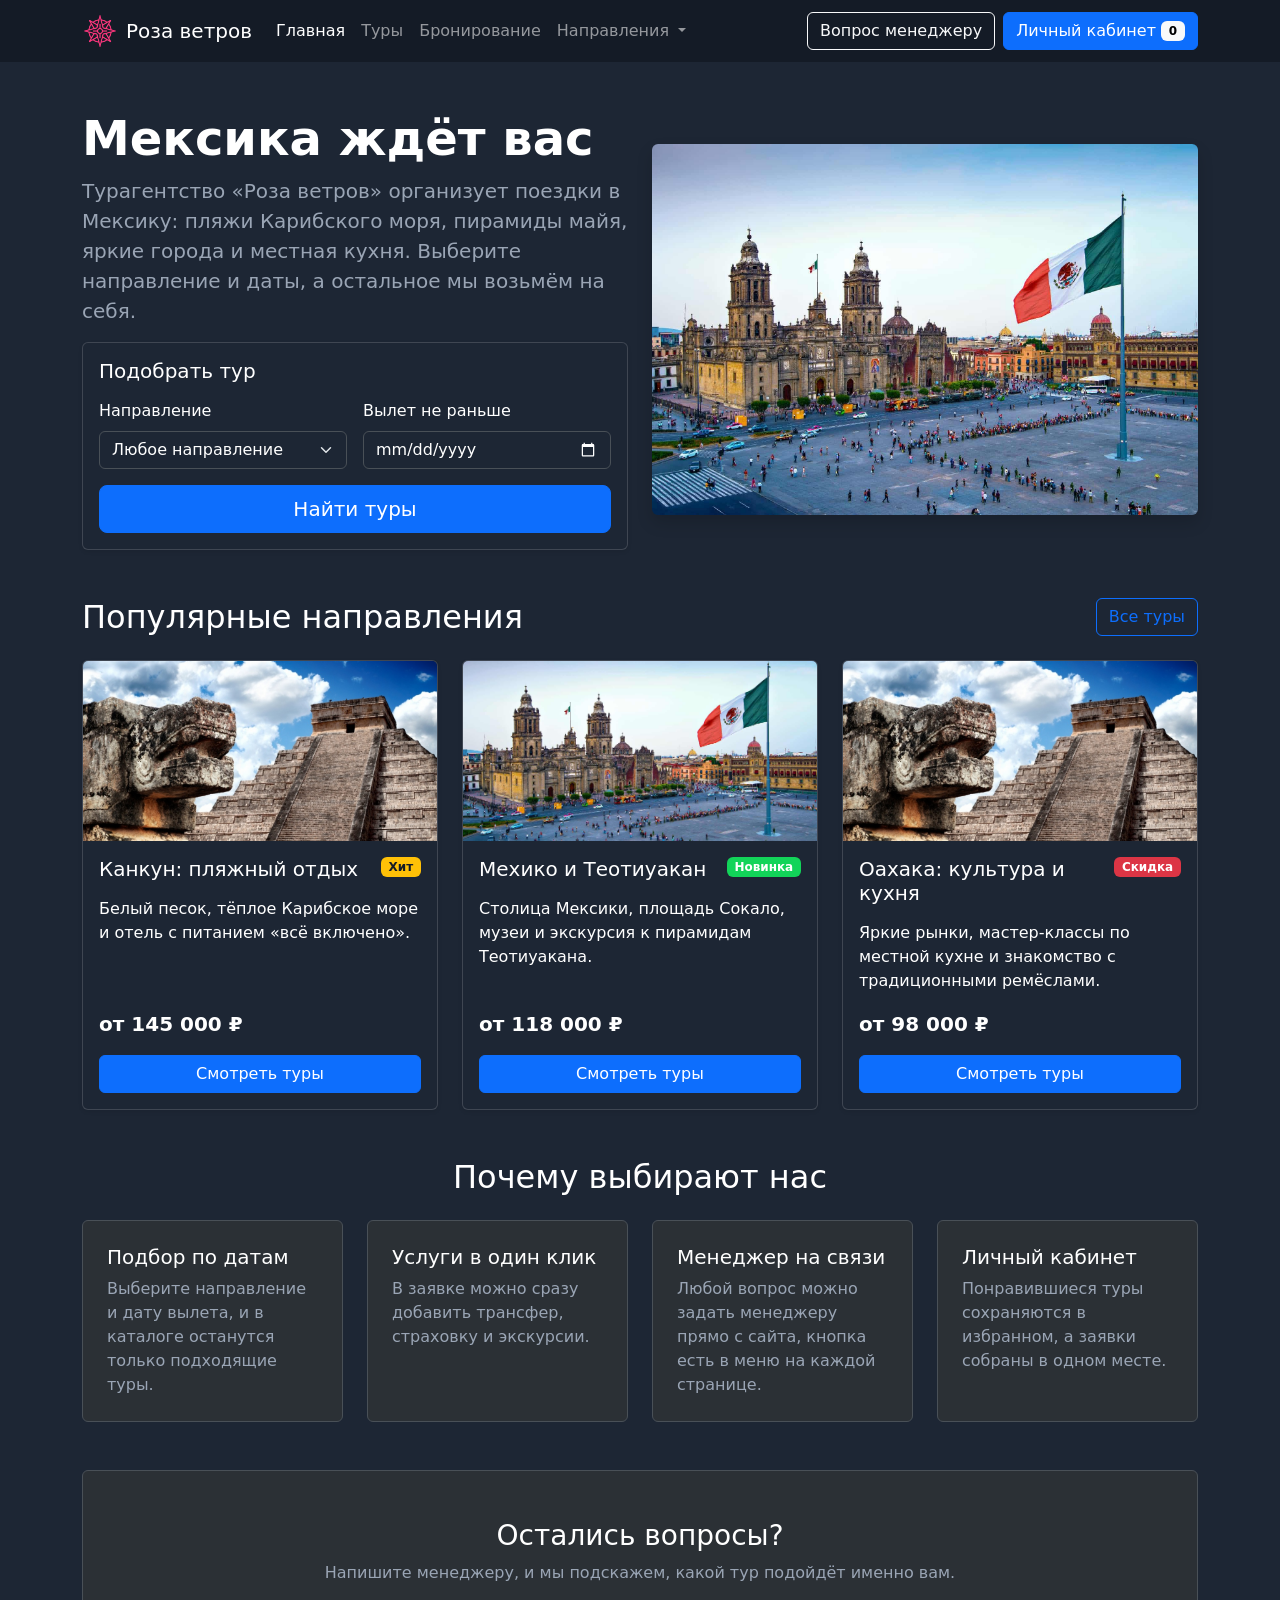
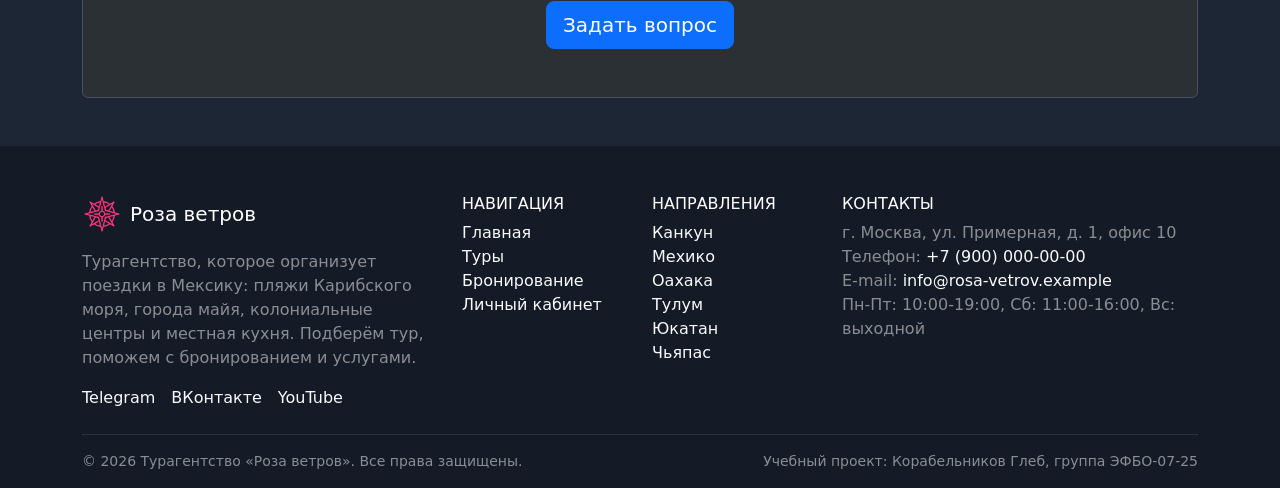
==== index.html @ 7a30143e "prepared most main pages aside account and tour" ====
<!DOCTYPE html>
<html lang="ru" data-bs-theme="dark">

<head>
  <meta charset="UTF-8">
  <meta name="viewport" content="width=device-width, initial-scale=1.0">
  <meta name="description" content="Турагентство «Роза ветров»: туры в Мексику с подбором по направлению и датам">
  <title>Главная | Роза ветров</title>
  <link rel="icon" type="image/png" href="images/logo.png">
  <link href="https://cdn.jsdelivr.net/npm/bootstrap@5.3.3/dist/css/bootstrap.min.css" rel="stylesheet">
  <link rel="stylesheet" href="css/custom.css">
  <script src="js/main.js" defer></script>
  <meta property="og:type" content="website">
  <meta property="og:title" content="Главная | Роза ветров">
  <meta property="og:description" content="Турагентство «Роза ветров»: туры в Мексику с подбором по направлению и датам">
  <meta property="og:image" content="https://detrax656.github.io/kr2-bootstrap-shop/images/preview.jpg">
</head>

<body>
  <nav class="navbar navbar-expand-lg navbar-dark bg-dark sticky-top">
    <div class="container">
      <a class="navbar-brand d-flex align-items-center gap-2" href="index.html">
        <img src="images/logo.png" alt="Логотип агентства «Роза ветров»" width="36" height="36" class="rounded-circle">
        <span>Роза ветров</span>
      </a>

      <button class="navbar-toggler" type="button" data-bs-toggle="collapse" data-bs-target="#mainNavbar"
        aria-controls="mainNavbar" aria-expanded="false" aria-label="Переключить навигацию">
        <span class="navbar-toggler-icon"></span>
      </button>

      <div class="collapse navbar-collapse" id="mainNavbar">
        <ul class="navbar-nav me-auto mb-2 mb-lg-0">
          <li class="nav-item">
            <a class="nav-link active" aria-current="page" href="index.html">Главная</a>
          </li>
          <li class="nav-item">
            <a class="nav-link" href="tours.html">Туры</a>
          </li>
          <li class="nav-item">
            <a class="nav-link" href="booking.html">Бронирование</a>
          </li>
          <li class="nav-item dropdown">
            <a class="nav-link dropdown-toggle" href="#" role="button" data-bs-toggle="dropdown"
              aria-expanded="false">
              Направления
            </a>
            <ul class="dropdown-menu">
              <li><a class="dropdown-item" href="tours.html?dest=cancun">Канкун</a></li>
              <li><a class="dropdown-item" href="tours.html?dest=mexico-city">Мехико</a></li>
              <li><a class="dropdown-item" href="tours.html?dest=oaxaca">Оахака</a></li>
              <li><a class="dropdown-item" href="tours.html?dest=tulum">Тулум</a></li>
              <li><a class="dropdown-item" href="tours.html?dest=yucatan">Юкатан</a></li>
              <li><a class="dropdown-item" href="tours.html?dest=chiapas">Чьяпас</a></li>
              <li>
                <hr class="dropdown-divider">
              </li>
              <li><a class="dropdown-item" href="tours.html">Все туры</a></li>
            </ul>
          </li>
        </ul>

        <div class="d-flex flex-column flex-lg-row gap-2">
          <button class="btn btn-outline-light" type="button" data-bs-toggle="modal"
            data-bs-target="#managerModal">
            Вопрос менеджеру
          </button>
          <a class="btn btn-primary" href="account.html">
            Личный кабинет
            <span class="badge text-bg-light" id="favoritesCount" title="Туров в избранном">0</span>
          </a>
        </div>
      </div>
    </div>
  </nav>

  <main>
    <section class="container my-5">
      <div class="row align-items-center g-4">
        <div class="col-12 col-lg-6">
          <h1 class="display-5 fw-bold">Мексика ждёт вас</h1>
          <p class="lead text-body-secondary">
            Турагентство «Роза ветров» организует поездки в Мексику: пляжи Карибского моря, пирамиды майя,
            яркие города и местная кухня. Выберите направление и даты, а остальное мы возьмём на себя.
          </p>

          <div class="card shadow-sm">
            <div class="card-body">
              <h2 class="h5 mb-3">Подобрать тур</h2>
              <form action="tours.html" method="get">
                <div class="row g-3">
                  <div class="col-12 col-md-6">
                    <label for="hero-dest" class="form-label">Направление</label>
                    <select id="hero-dest" name="dest" class="form-select">
                      <option value="">Любое направление</option>
              <option value="cancun">Канкун</option>
              <option value="mexico-city">Мехико</option>
              <option value="oaxaca">Оахака</option>
              <option value="tulum">Тулум и Ривьера-Майя</option>
              <option value="yucatan">Юкатан</option>
              <option value="chiapas">Чьяпас</option>
                    </select>
                  </div>

                  <div class="col-12 col-md-6">
                    <label for="hero-date" class="form-label">Вылет не раньше</label>
                    <input id="hero-date" name="date" type="date" class="form-control">
                  </div>

                  <div class="col-12">
                    <button class="btn btn-primary btn-lg w-100" type="submit">Найти туры</button>
                  </div>
                </div>
              </form>
            </div>
          </div>
        </div>

        <div class="col-12 col-lg-6">
          <img src="images/placeholder2.jpg" class="img-fluid rounded shadow hero-image"
            alt="Фото Мексики">
        </div>
      </div>
    </section>

    <section class="container my-5" id="popular">
      <div class="d-flex justify-content-between align-items-center mb-4">
        <h2 class="mb-0">Популярные направления</h2>
        <a class="btn btn-outline-primary" href="tours.html">Все туры</a>
      </div>

      <div class="row g-4">
        <div class="col-12 col-md-6 col-lg-4">
          <div class="card h-100 shadow-sm">
            <img src="images/placeholder.jpg" class="card-img-top" alt="Фото тура: Канкун: пляжный отдых">
            <div class="card-body d-flex flex-column">
              <div class="d-flex justify-content-between align-items-start gap-2 mb-2">
                <h3 class="card-title h5">Канкун: пляжный отдых</h3>
                <span class="badge bg-warning text-dark">Хит</span>
              </div>
              <p class="card-text">Белый песок, тёплое Карибское море и отель с питанием «всё включено».</p>
              <p class="fw-bold fs-5 mt-auto">от 145&nbsp;000 ₽</p>
              <a class="btn btn-primary" href="tours.html?dest=cancun">Смотреть туры</a>
            </div>
          </div>
        </div>
        <div class="col-12 col-md-6 col-lg-4">
          <div class="card h-100 shadow-sm">
            <img src="images/placeholder2.jpg" class="card-img-top" alt="Фото тура: Мехико и Теотиуакан">
            <div class="card-body d-flex flex-column">
              <div class="d-flex justify-content-between align-items-start gap-2 mb-2">
                <h3 class="card-title h5">Мехико и Теотиуакан</h3>
                <span class="badge bg-success">Новинка</span>
              </div>
              <p class="card-text">Столица Мексики, площадь Сокало, музеи и экскурсия к пирамидам Теотиуакана.</p>
              <p class="fw-bold fs-5 mt-auto">от 118&nbsp;000 ₽</p>
              <a class="btn btn-primary" href="tours.html?dest=mexico-city">Смотреть туры</a>
            </div>
          </div>
        </div>
        <div class="col-12 col-md-6 col-lg-4">
          <div class="card h-100 shadow-sm">
            <img src="images/placeholder.jpg" class="card-img-top" alt="Фото тура: Оахака: культура и кухня">
            <div class="card-body d-flex flex-column">
              <div class="d-flex justify-content-between align-items-start gap-2 mb-2">
                <h3 class="card-title h5">Оахака: культура и кухня</h3>
                <span class="badge bg-danger">Скидка</span>
              </div>
              <p class="card-text">Яркие рынки, мастер-классы по местной кухне и знакомство с традиционными ремёслами.</p>
              <p class="fw-bold fs-5 mt-auto">от 98&nbsp;000 ₽</p>
              <a class="btn btn-primary" href="tours.html?dest=oaxaca">Смотреть туры</a>
            </div>
          </div>
        </div>
      </div>
    </section>

    <section class="container my-5">
      <h2 class="text-center mb-4">Почему выбирают нас</h2>

      <div class="row g-4">
        <div class="col-12 col-md-6 col-lg-3">
          <div class="p-4 border rounded h-100 bg-body-tertiary">
            <h3 class="h5">Подбор по датам</h3>
            <p class="mb-0 text-body-secondary">
              Выберите направление и дату вылета, и в каталоге останутся только подходящие туры.
            </p>
          </div>
        </div>

        <div class="col-12 col-md-6 col-lg-3">
          <div class="p-4 border rounded h-100 bg-body-tertiary">
            <h3 class="h5">Услуги в один клик</h3>
            <p class="mb-0 text-body-secondary">
              В заявке можно сразу добавить трансфер, страховку и экскурсии.
            </p>
          </div>
        </div>

        <div class="col-12 col-md-6 col-lg-3">
          <div class="p-4 border rounded h-100 bg-body-tertiary">
            <h3 class="h5">Менеджер на связи</h3>
            <p class="mb-0 text-body-secondary">
              Любой вопрос можно задать менеджеру прямо с сайта, кнопка есть в меню на каждой странице.
            </p>
          </div>
        </div>

        <div class="col-12 col-md-6 col-lg-3">
          <div class="p-4 border rounded h-100 bg-body-tertiary">
            <h3 class="h5">Личный кабинет</h3>
            <p class="mb-0 text-body-secondary">
              Понравившиеся туры сохраняются в избранном, а заявки собраны в одном месте.
            </p>
          </div>
        </div>
      </div>
    </section>

    <section class="container my-5">
      <div class="p-4 p-md-5 border rounded text-center bg-body-tertiary">
        <h2 class="h3">Остались вопросы?</h2>
        <p class="text-body-secondary">
          Напишите менеджеру, и мы подскажем, какой тур подойдёт именно вам.
        </p>
        <button class="btn btn-primary btn-lg" type="button" data-bs-toggle="modal"
          data-bs-target="#managerModal">
          Задать вопрос
        </button>
      </div>
    </section>
  </main>

  <footer class="bg-dark text-white pt-5 pb-3 mt-5">
    <div class="container">
      <div class="row g-4">
        <div class="col-12 col-md-6 col-lg-4">
          <a class="d-flex align-items-center gap-2 text-white text-decoration-none mb-3" href="index.html">
            <img src="images/logo.png" alt="Логотип агентства «Роза ветров»" width="40" height="40"
              class="rounded-circle">
            <span class="h5 mb-0">Роза ветров</span>
          </a>
          <p class="text-white-50">
            Турагентство, которое организует поездки в Мексику: пляжи Карибского моря, города майя,
            колониальные центры и местная кухня. Подберём тур, поможем с бронированием и услугами.
          </p>
          <div class="d-flex gap-3">
            <a class="link-light link-underline-opacity-0" href="#" aria-label="Telegram">Telegram</a>
            <a class="link-light link-underline-opacity-0" href="#" aria-label="ВКонтакте">ВКонтакте</a>
            <a class="link-light link-underline-opacity-0" href="#" aria-label="YouTube">YouTube</a>
          </div>
        </div>

        <div class="col-6 col-lg-2">
          <h2 class="h6 text-uppercase">Навигация</h2>
          <ul class="list-unstyled mb-0">
            <li><a class="link-light link-underline-opacity-0" href="index.html">Главная</a></li>
            <li><a class="link-light link-underline-opacity-0" href="tours.html">Туры</a></li>
            <li><a class="link-light link-underline-opacity-0" href="booking.html">Бронирование</a></li>
            <li><a class="link-light link-underline-opacity-0" href="account.html">Личный кабинет</a></li>
          </ul>
        </div>

        <div class="col-6 col-lg-2">
          <h2 class="h6 text-uppercase">Направления</h2>
          <ul class="list-unstyled mb-0">
            <li><a class="link-light link-underline-opacity-0" href="tours.html?dest=cancun">Канкун</a></li>
            <li><a class="link-light link-underline-opacity-0" href="tours.html?dest=mexico-city">Мехико</a></li>
            <li><a class="link-light link-underline-opacity-0" href="tours.html?dest=oaxaca">Оахака</a></li>
            <li><a class="link-light link-underline-opacity-0" href="tours.html?dest=tulum">Тулум</a></li>
            <li><a class="link-light link-underline-opacity-0" href="tours.html?dest=yucatan">Юкатан</a></li>
            <li><a class="link-light link-underline-opacity-0" href="tours.html?dest=chiapas">Чьяпас</a></li>
          </ul>
        </div>

        <div class="col-12 col-md-6 col-lg-4">
          <h2 class="h6 text-uppercase">Контакты</h2>
          <address class="mb-0 text-white-50">
            г. Москва, ул. Примерная, д. 1, офис 10<br>
            Телефон: <a class="link-light link-underline-opacity-0" href="tel:+79000000000">+7 (900) 000-00-00</a><br>
            E-mail: <a class="link-light link-underline-opacity-0"
              href="mailto:info@rosa-vetrov.example">info@rosa-vetrov.example</a><br>
            Пн-Пт: 10:00-19:00, Сб: 11:00-16:00, Вс: выходной
          </address>
        </div>
      </div>

      <hr class="border-secondary mt-4">

      <div class="d-flex flex-column flex-md-row justify-content-between gap-2 small text-white-50">
        <span>&copy; 2026 Турагентство «Роза ветров». Все права защищены.</span>
        <span>Учебный проект: Корабельников Глеб, группа ЭФБО-07-25</span>
      </div>
    </div>
  </footer>

  <!-- Модальное окно «Вопрос менеджеру», общее для всех страниц -->
  <div class="modal fade" id="managerModal" tabindex="-1" aria-labelledby="managerModalLabel" aria-hidden="true">
    <div class="modal-dialog modal-dialog-centered">
      <div class="modal-content">
        <div class="modal-header">
          <h2 class="modal-title h5" id="managerModalLabel">Вопрос менеджеру</h2>
          <button type="button" class="btn-close" data-bs-dismiss="modal" aria-label="Закрыть"></button>
        </div>

        <form id="managerForm" novalidate>
          <div class="modal-body">
            <p class="text-body-secondary">
              Напишите, что хотите уточнить, и менеджер ответит в рабочее время.
            </p>

            <div class="mb-3">
              <label for="manager-name" class="form-label">Имя *</label>
              <input id="manager-name" name="name" type="text" class="form-control" required>
              <div class="invalid-feedback">Введите имя.</div>
            </div>

            <div class="mb-3">
              <label for="manager-contact" class="form-label">E-mail *</label>
              <input id="manager-contact" name="email" type="email" class="form-control" required>
              <div class="invalid-feedback">Введите корректный e-mail.</div>
            </div>

            <div class="mb-3">
              <label for="manager-question" class="form-label">Ваш вопрос *</label>
              <textarea id="manager-question" name="question" class="form-control" rows="4" required></textarea>
              <div class="invalid-feedback">Напишите вопрос.</div>
            </div>

            <div class="form-check">
              <input id="manager-agree" class="form-check-input" type="checkbox" required>
              <label class="form-check-label" for="manager-agree">
                Согласен на обработку данных *
              </label>
              <div class="invalid-feedback">Нужно ваше согласие.</div>
            </div>
          </div>

          <div class="modal-footer">
            <button type="button" class="btn btn-secondary" data-bs-dismiss="modal">Закрыть</button>
            <button type="submit" class="btn btn-primary">Отправить</button>
          </div>
        </form>

        <div class="modal-body d-none" id="managerSuccess">
          <div class="alert alert-success mb-3" role="alert">
            Спасибо! Вопрос отправлен, менеджер ответит вам на e-mail.
          </div>
          <button type="button" class="btn btn-primary" data-bs-dismiss="modal">Закрыть</button>
        </div>
      </div>
    </div>
  </div>

  <a class="to-top" href="#" id="toTop" aria-label="Наверх" title="Наверх">&uarr;</a>

  <script src="https://cdn.jsdelivr.net/npm/bootstrap@5.3.3/dist/js/bootstrap.bundle.min.js"></script>
</body>

</html>
---- css/custom.css ----
/* ===============================
   1. Переменные проекта
   =============================== */

:root {
    /* Основные цвета проекта */
  --color-bg: #1d2634;
  --color-bg-dark: #141b26;
  --color-text: #ffffff;
  --color-muted: #9aa5b5;
  --color-primary: #d82753;
  --color-primary-dark: #9e1338;
  --color-primary-light: #ff83a2;
  --color-accent: #12d459;

  --color-bg-rgb: 29, 38, 52;
  --color-bg-dark-rgb: 20,27,38;
  --color-text-rgb: 255, 255, 255;
  --color-primary-rgb:216, 39, 83;
  --color-primary-light-rgb:255, 131, 162;
  --color-accent-rgb: 18, 212, 89;

  --bs-body-bg:var(--color-bg);
  --bs-body-bg-rgb:var(--color-bg-rgb);
  --bs-body-color:var(--color-text);
  --bs-body-color-rgb:var(--color-text-rgb);
  --bs-secondary-color:var(--color-muted);
  --bs-primary:var(--color-primary);
  --bs-primary-rgb:var(--color-primary-rgb);
  --bs-link-color:var(--color-primary);
  --bs-link-color-rgb:var(--color-primary-light-rgb);
  --bs-link-hover-color:var(--color-primary-dark);
  --bs-link-hover-color-rgb:var(--color-primary-rgb);
  --bs-success:var(--color-accent);
  --bs-success-rgb:var(--color-accent-rgb);
  --bs-dark-rgb:var(--color-bg-dark-rgb);

  --bs-primary-text-emphasis: #ff9dbf;
  --bs-primary-bg-subtle: #3a1a2b;
  --bs-primary-border-subtle: #7a2a4d;
  --bs-info-bg-subtle: #3a1a2b;
  --bs-info-border-subtle: #7a2a4d;

  --bs-focus-ring-color:rgba(var(--color-primary-rgb), 0.35);
}
/* ===============================
   2. Базовые стили
   =============================== */

html {
  scroll-behavior: smooth;
  /* Чтобы закреплённое меню не закрывало заголовки при переходе по ссылкам */
  scroll-padding-top: 5rem;
}

body {
  min-height: 100vh;
}

.placeholder-box {
  min-height: 240px;
}

/* <div class="placeholder-box p-5 bg-light border rounded text-center">
  ...
</div> */

.placeholder-image {
  min-height: 320px;
}

.placeholder-box, .placeholder-box {
  background-color: var(--bs-tertiary-bg) !important;
}

.card-img-top {
  height: 180px;
  object-fit: cover;
}


/* ===============================
   3. Кнопка «Наверх»
   =============================== */

.to-top {
  position: fixed;
  right: 1.5rem;
  bottom: 1.5rem;
  z-index: 1030;
  display: flex;
  align-items: center;
  justify-content: center;
  width: 3rem;
  height: 3rem;
  border-radius: 50%;
  background-color: var(--color-primary);
  color: var(--color-text);
  font-size: 1.5rem;
  text-decoration: none;
  /* По умолчанию кнопка скрыта */
  opacity: 0;
  visibility: hidden;
  transition: opacity 0.3s, visibility 0.3s, background-color 0.2s;
}

.to-top:hover {
  background-color: var(--color-primary-dark);
  color: var(--color-text);
}

/* Этот класс добавляет JS, когда страница прокручена вниз */
.to-top--visible {
  opacity: 1;
  visibility: visible;
}


/* ===============================
   4. Главная страница
   =============================== */

.hero-image {
  width: 100%;
  max-height: 420px;
  object-fit: cover;
}
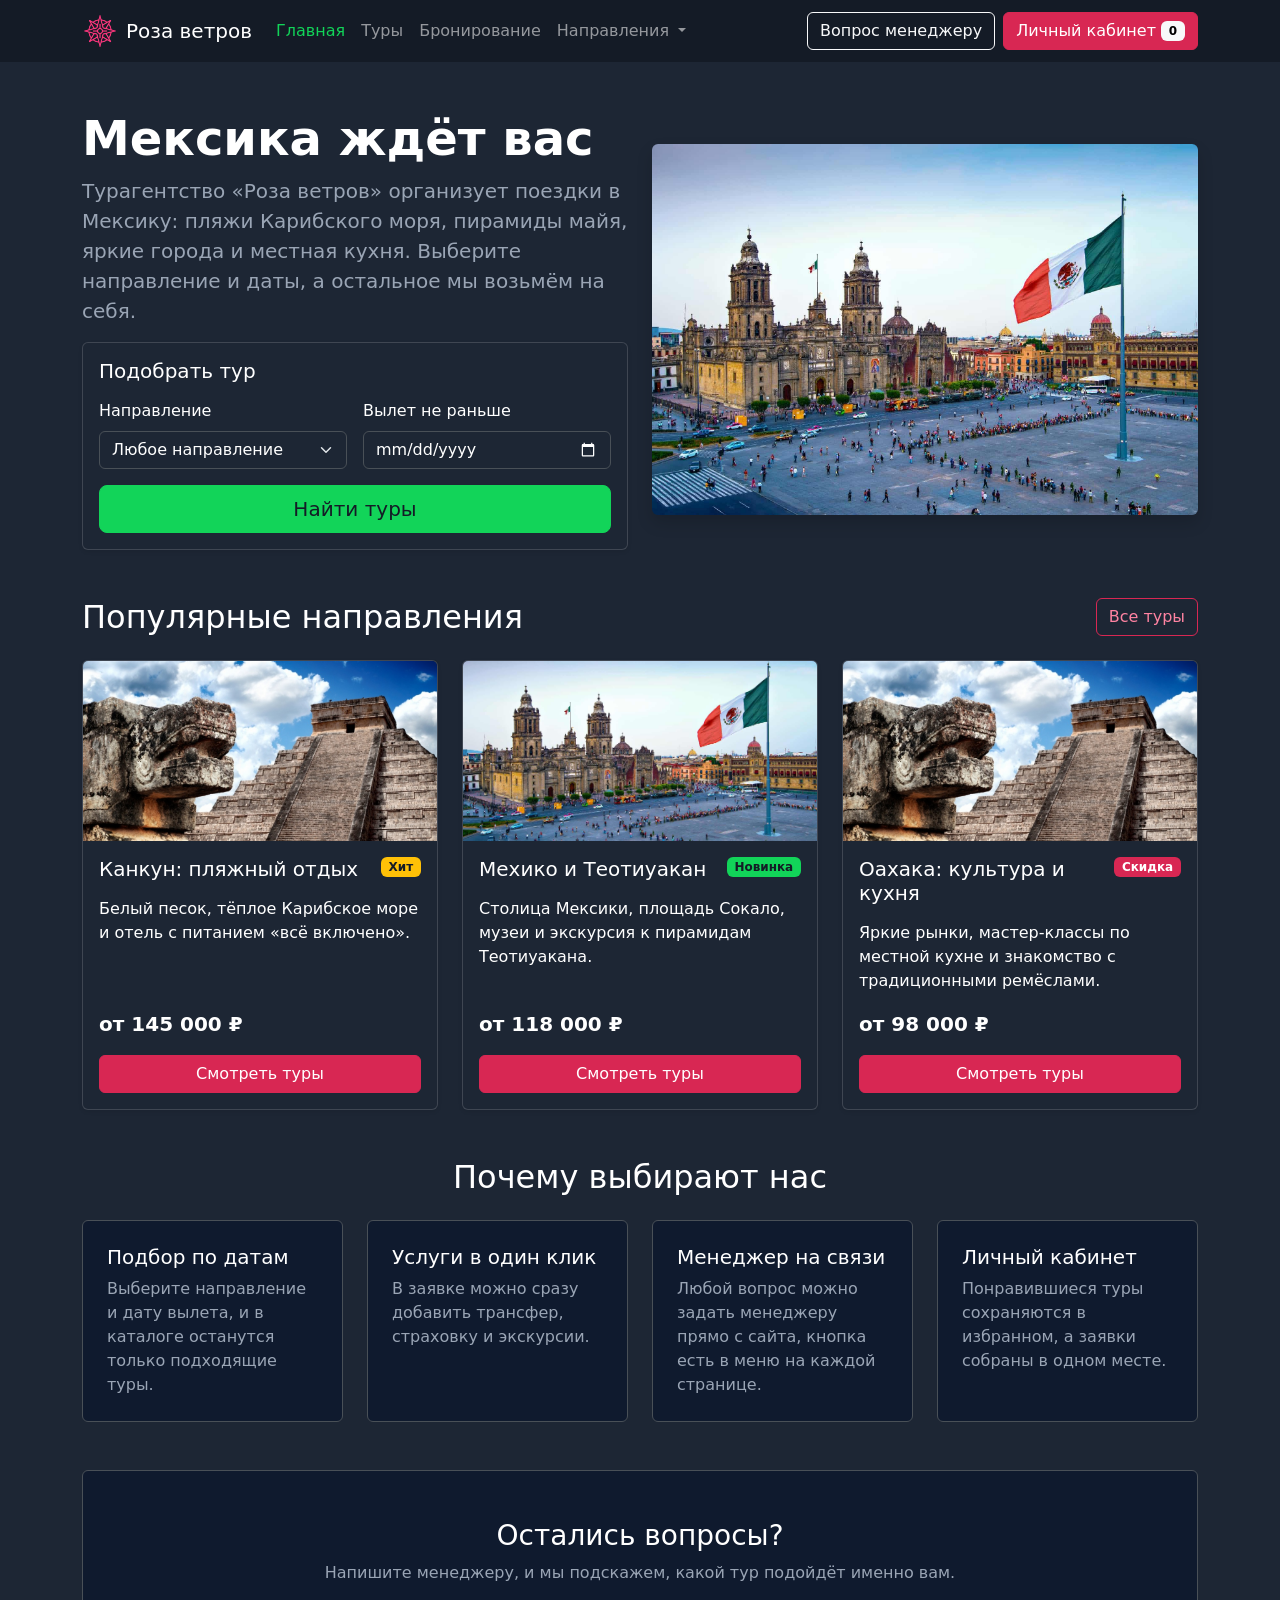
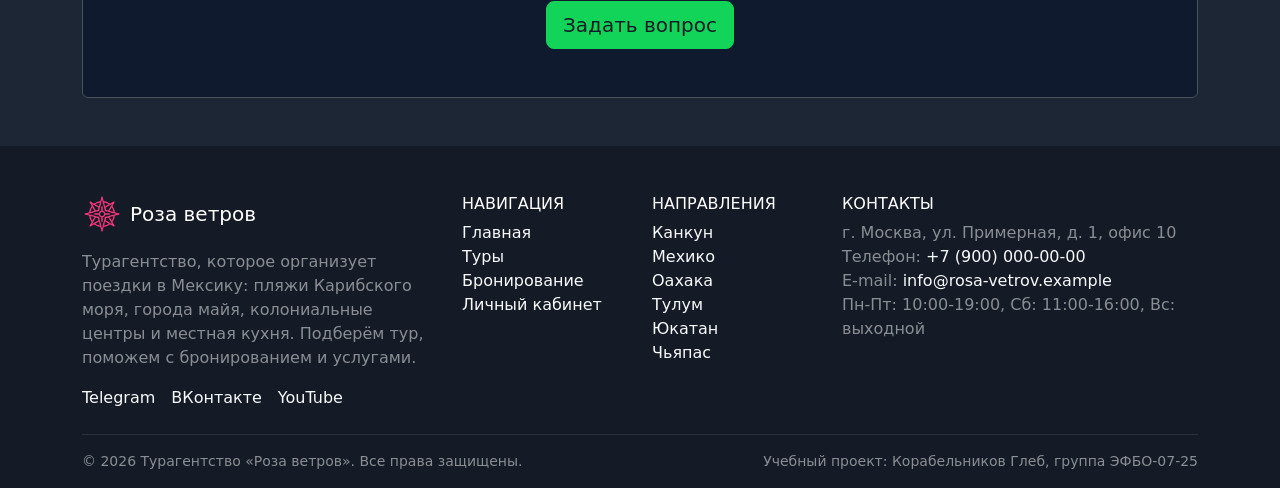
==== commit 3feadc8f: "finalized most css and tour, account" ====
--- a/index.html
+++ b/index.html
@@ -108,7 +108,7 @@
                   </div>
 
                   <div class="col-12">
-                    <button class="btn btn-primary btn-lg w-100" type="submit">Найти туры</button>
+                    <button class="btn btn-accent btn-lg w-100" type="submit">Найти туры</button>
                   </div>
                 </div>
               </form>
@@ -180,7 +180,7 @@
 
       <div class="row g-4">
         <div class="col-12 col-md-6 col-lg-3">
-          <div class="p-4 border rounded h-100 bg-body-tertiary">
+          <div class="p-4 border rounded h-100 section-dark">
             <h3 class="h5">Подбор по датам</h3>
             <p class="mb-0 text-body-secondary">
               Выберите направление и дату вылета, и в каталоге останутся только подходящие туры.
@@ -189,7 +189,7 @@
         </div>
 
         <div class="col-12 col-md-6 col-lg-3">
-          <div class="p-4 border rounded h-100 bg-body-tertiary">
+          <div class="p-4 border rounded h-100 section-dark">
             <h3 class="h5">Услуги в один клик</h3>
             <p class="mb-0 text-body-secondary">
               В заявке можно сразу добавить трансфер, страховку и экскурсии.
@@ -198,7 +198,7 @@
         </div>
 
         <div class="col-12 col-md-6 col-lg-3">
-          <div class="p-4 border rounded h-100 bg-body-tertiary">
+          <div class="p-4 border rounded h-100 section-dark">
             <h3 class="h5">Менеджер на связи</h3>
             <p class="mb-0 text-body-secondary">
               Любой вопрос можно задать менеджеру прямо с сайта, кнопка есть в меню на каждой странице.
@@ -207,7 +207,7 @@
         </div>
 
         <div class="col-12 col-md-6 col-lg-3">
-          <div class="p-4 border rounded h-100 bg-body-tertiary">
+          <div class="p-4 border rounded h-100 section-dark">
             <h3 class="h5">Личный кабинет</h3>
             <p class="mb-0 text-body-secondary">
               Понравившиеся туры сохраняются в избранном, а заявки собраны в одном месте.
@@ -218,12 +218,12 @@
     </section>
 
     <section class="container my-5">
-      <div class="p-4 p-md-5 border rounded text-center bg-body-tertiary">
+      <div class="p-4 p-md-5 border rounded text-center section-dark">
         <h2 class="h3">Остались вопросы?</h2>
         <p class="text-body-secondary">
           Напишите менеджеру, и мы подскажем, какой тур подойдёт именно вам.
         </p>
-        <button class="btn btn-primary btn-lg" type="button" data-bs-toggle="modal"
+        <button class="btn btn-accent btn-lg" type="button" data-bs-toggle="modal"
           data-bs-target="#managerModal">
           Задать вопрос
         </button>
@@ -311,19 +311,21 @@
 
             <div class="mb-3">
               <label for="manager-name" class="form-label">Имя *</label>
-              <input id="manager-name" name="name" type="text" class="form-control" required>
+              <input id="manager-name" name="name" type="text" class="form-control" placeholder="Иван Иванов" required>
               <div class="invalid-feedback">Введите имя.</div>
             </div>
 
             <div class="mb-3">
               <label for="manager-contact" class="form-label">E-mail *</label>
-              <input id="manager-contact" name="email" type="email" class="form-control" required>
-              <div class="invalid-feedback">Введите корректный e-mail.</div>
+              <input id="manager-contact" name="email" type="email" class="form-control" placeholder="example@mail.ru"
+                pattern="[^@ ]+@[^@ ]+[.][^@ ]+" required>
+              <div class="invalid-feedback">Введите e-mail в формате example@mail.ru.</div>
             </div>
 
             <div class="mb-3">
               <label for="manager-question" class="form-label">Ваш вопрос *</label>
-              <textarea id="manager-question" name="question" class="form-control" rows="4" required></textarea>
+              <textarea id="manager-question" name="question" class="form-control" rows="4"
+                placeholder="Например, можно ли поменять даты вылета?" required></textarea>
               <div class="invalid-feedback">Напишите вопрос.</div>
             </div>
 
--- a/css/custom.css
+++ b/css/custom.css
@@ -3,46 +3,84 @@
    =============================== */
 
 :root {
-    /* Основные цвета проекта */
+  /* Основные цвета проекта (hex) */
   --color-bg: #1d2634;
   --color-bg-dark: #141b26;
+  --color-surface: #0f1a2e;
   --color-text: #ffffff;
   --color-muted: #9aa5b5;
   --color-primary: #d82753;
   --color-primary-dark: #9e1338;
   --color-primary-light: #ff83a2;
+  --color-primary-bg-subtle: #3a1a2b;
+  --color-primary-border-subtle: #7a2a4d;
+  --color-primary-text-emphasis: #ff9dbf;
   --color-accent: #12d459;
-
+  --color-accent-dark: #0c9a40;
+  --color-accent-light: #7df0a8;
+  --color-accent-bg-subtle: #0e3320;
+  --color-accent-border-subtle: #1a6b3c;
+
+  /* Те же цвета в формате rgb (нужны Bootstrap и прозрачности) */
   --color-bg-rgb: 29, 38, 52;
-  --color-bg-dark-rgb: 20,27,38;
+  --color-bg-dark-rgb: 20, 27, 38;
+  --color-surface-rgb: 15, 26, 46;
   --color-text-rgb: 255, 255, 255;
-  --color-primary-rgb:216, 39, 83;
-  --color-primary-light-rgb:255, 131, 162;
+  --color-muted-rgb: 154, 165, 181;
+  --color-primary-rgb: 216, 39, 83;
+  --color-primary-dark-rgb: 158, 19, 56;
+  --color-primary-light-rgb: 255, 131, 162;
   --color-accent-rgb: 18, 212, 89;
-
-  --bs-body-bg:var(--color-bg);
-  --bs-body-bg-rgb:var(--color-bg-rgb);
-  --bs-body-color:var(--color-text);
-  --bs-body-color-rgb:var(--color-text-rgb);
-  --bs-secondary-color:var(--color-muted);
-  --bs-primary:var(--color-primary);
-  --bs-primary-rgb:var(--color-primary-rgb);
-  --bs-link-color:var(--color-primary);
-  --bs-link-color-rgb:var(--color-primary-light-rgb);
-  --bs-link-hover-color:var(--color-primary-dark);
-  --bs-link-hover-color-rgb:var(--color-primary-rgb);
-  --bs-success:var(--color-accent);
-  --bs-success-rgb:var(--color-accent-rgb);
-  --bs-dark-rgb:var(--color-bg-dark-rgb);
-
-  --bs-primary-text-emphasis: #ff9dbf;
-  --bs-primary-bg-subtle: #3a1a2b;
-  --bs-primary-border-subtle: #7a2a4d;
-  --bs-info-bg-subtle: #3a1a2b;
-  --bs-info-border-subtle: #7a2a4d;
-
-  --bs-focus-ring-color:rgba(var(--color-primary-rgb), 0.35);
-}
+  --color-accent-dark-rgb: 12, 154, 64;
+
+  /* Передаём наши цвета в переменные Bootstrap */
+  --bs-body-bg: var(--color-bg);
+  --bs-body-bg-rgb: var(--color-bg-rgb);
+  --bs-body-color: var(--color-text);
+  --bs-body-color-rgb: var(--color-text-rgb);
+  --bs-secondary-color: var(--color-muted);
+  --bs-secondary-color-rgb: var(--color-muted-rgb);
+
+  --bs-primary: var(--color-primary);
+  --bs-primary-rgb: var(--color-primary-rgb);
+  --bs-primary-text-emphasis: var(--color-primary-text-emphasis);
+  --bs-primary-bg-subtle: var(--color-primary-bg-subtle);
+  --bs-primary-border-subtle: var(--color-primary-border-subtle);
+
+  --bs-link-color: var(--color-primary-light);
+  --bs-link-color-rgb: var(--color-primary-light-rgb);
+  --bs-link-hover-color: var(--color-text);
+  --bs-link-hover-color-rgb: var(--color-text-rgb);
+
+  --bs-success: var(--color-accent);
+  --bs-success-rgb: var(--color-accent-rgb);
+  --bs-success-text-emphasis: var(--color-accent-light);
+  --bs-success-bg-subtle: var(--color-accent-bg-subtle);
+  --bs-success-border-subtle: var(--color-accent-border-subtle);
+
+  /* «Опасные» состояния (ошибки, скидки) тоже оформляем в цвете проекта */
+  --bs-danger: var(--color-primary);
+  --bs-danger-rgb: var(--color-primary-rgb);
+  --bs-danger-text-emphasis: var(--color-primary-text-emphasis);
+  --bs-danger-bg-subtle: var(--color-primary-bg-subtle);
+  --bs-danger-border-subtle: var(--color-primary-border-subtle);
+
+  --bs-info-bg-subtle: var(--color-primary-bg-subtle);
+  --bs-info-border-subtle: var(--color-primary-border-subtle);
+  --bs-info-text-emphasis: var(--color-primary-text-emphasis);
+
+  --bs-dark-rgb: var(--color-bg-dark-rgb);
+
+  /* Подсветка полей форм: ошибка розовая, верно заполненное зелёное */
+  --bs-form-invalid-color: var(--color-primary-light);
+  --bs-form-invalid-border-color: var(--color-primary);
+  --bs-form-valid-color: var(--color-accent);
+  --bs-form-valid-border-color: var(--color-accent);
+
+  --bs-focus-ring-color: rgba(var(--color-primary-rgb), 0.35);
+}
+
+
 /* ===============================
    2. Базовые стили
    =============================== */
@@ -57,20 +95,9 @@
   min-height: 100vh;
 }
 
-.placeholder-box {
-  min-height: 240px;
-}
-
-/* <div class="placeholder-box p-5 bg-light border rounded text-center">
-  ...
-</div> */
-
-.placeholder-image {
-  min-height: 320px;
-}
-
-.placeholder-box, .placeholder-box {
-  background-color: var(--bs-tertiary-bg) !important;
+/* Тёмно-синий блок, темнее фона сайта (преимущества, «Остались вопросы?») */
+.section-dark {
+  background-color: var(--color-surface);
 }
 
 .card-img-top {
@@ -78,9 +105,163 @@
   object-fit: cover;
 }
 
-
-/* ===============================
-   3. Кнопка «Наверх»
+.hero-image {
+  width: 100%;
+  max-height: 420px;
+  object-fit: cover;
+}
+
+/* Фото в карусели на странице тура */
+.tour-carousel img {
+  height: 420px;
+  object-fit: cover;
+}
+
+@media (max-width: 576px) {
+  .tour-carousel img {
+    height: 240px;
+  }
+}
+
+/* Карточка «Ваш заказ» прилипает при прокрутке на широких экранах */
+.summary-card {
+  top: 5rem;
+}
+
+
+/* ===============================
+   3. Цвета Bootstrap-компонентов
+   (у Bootstrap часть цветов записана прямо в классах,
+   поэтому переменные :root на них не влияют)
+   =============================== */
+
+/* Кнопка основного цвета */
+.btn-primary {
+  --bs-btn-color: var(--color-text);
+  --bs-btn-bg: var(--color-primary);
+  --bs-btn-border-color: var(--color-primary);
+  --bs-btn-hover-color: var(--color-text);
+  --bs-btn-hover-bg: var(--color-primary-dark);
+  --bs-btn-hover-border-color: var(--color-primary-dark);
+  --bs-btn-focus-shadow-rgb: var(--color-primary-rgb);
+  --bs-btn-active-color: var(--color-text);
+  --bs-btn-active-bg: var(--color-primary-dark);
+  --bs-btn-active-border-color: var(--color-primary-dark);
+  --bs-btn-disabled-color: var(--color-text);
+  --bs-btn-disabled-bg: var(--color-primary);
+  --bs-btn-disabled-border-color: var(--color-primary);
+}
+
+/* Кнопка-контур основного цвета */
+.btn-outline-primary {
+  --bs-btn-color: var(--color-primary-light);
+  --bs-btn-border-color: var(--color-primary);
+  --bs-btn-hover-color: var(--color-text);
+  --bs-btn-hover-bg: var(--color-primary);
+  --bs-btn-hover-border-color: var(--color-primary);
+  --bs-btn-focus-shadow-rgb: var(--color-primary-rgb);
+  --bs-btn-active-color: var(--color-text);
+  --bs-btn-active-bg: var(--color-primary);
+  --bs-btn-active-border-color: var(--color-primary);
+  --bs-btn-disabled-color: var(--color-primary-light);
+  --bs-btn-disabled-border-color: var(--color-primary);
+}
+
+/* Своя кнопка акцентного цвета (зелёная), для главных действий */
+.btn-accent {
+  --bs-btn-color: var(--color-bg-dark);
+  --bs-btn-bg: var(--color-accent);
+  --bs-btn-border-color: var(--color-accent);
+  --bs-btn-hover-color: var(--color-text);
+  --bs-btn-hover-bg: var(--color-accent-dark);
+  --bs-btn-hover-border-color: var(--color-accent-dark);
+  --bs-btn-focus-shadow-rgb: var(--color-accent-rgb);
+  --bs-btn-active-color: var(--color-text);
+  --bs-btn-active-bg: var(--color-accent-dark);
+  --bs-btn-active-border-color: var(--color-accent-dark);
+  --bs-btn-disabled-color: var(--color-bg-dark);
+  --bs-btn-disabled-bg: var(--color-accent);
+  --bs-btn-disabled-border-color: var(--color-accent);
+}
+
+/* Тёмный текст на ярко-зелёной плашке читается лучше белого */
+.badge.bg-success {
+  --bs-badge-color: var(--color-bg-dark);
+}
+
+/* Пункты меню: активный пункт зелёный */
+.navbar-dark {
+  --bs-navbar-hover-color: var(--color-accent-light);
+  --bs-navbar-active-color: var(--color-accent);
+}
+
+.dropdown-menu,
+[data-bs-theme="dark"] .dropdown-menu {
+  --bs-dropdown-link-hover-bg: var(--color-primary-bg-subtle);
+  --bs-dropdown-link-hover-color: var(--color-text);
+  --bs-dropdown-link-active-bg: var(--color-primary);
+  --bs-dropdown-link-active-color: var(--color-text);
+}
+
+/* Поля форм: подсветка при фокусе в цвете проекта */
+.form-control:focus,
+.form-select:focus,
+[data-bs-theme="dark"] .form-control:focus,
+[data-bs-theme="dark"] .form-select:focus {
+  border-color: var(--color-primary-light);
+  box-shadow: 0 0 0 0.25rem rgba(var(--color-primary-rgb), 0.35);
+}
+
+.form-check-input:checked {
+  background-color: var(--color-primary);
+  border-color: var(--color-primary);
+}
+
+.form-check-input:focus {
+  border-color: var(--color-primary-light);
+  box-shadow: 0 0 0 0.25rem rgba(var(--color-primary-rgb), 0.35);
+}
+
+/* Необязательные поля (комментарий, услуги) не подсвечиваем зелёным после проверки формы */
+.was-validated .form-control:valid:not([required]) {
+  border-color: var(--bs-border-color);
+  background-image: none;
+  padding-right: 0.75rem;
+}
+
+.was-validated .form-check-input:valid:not([required]) {
+  border-color: var(--bs-border-color);
+}
+
+.was-validated .form-check-input:valid:not([required]):checked {
+  background-color: var(--color-primary);
+  border-color: var(--color-primary);
+}
+
+.was-validated .form-check-input:valid:not([required]) ~ .form-check-label {
+  color: inherit;
+}
+
+/* Крестик закрытия окна */
+.btn-close {
+  --bs-btn-close-focus-shadow: 0 0 0 0.25rem rgba(var(--color-primary-rgb), 0.35);
+}
+
+/* Аккордеон: рамка при фокусе и стрелка открытого пункта */
+.accordion {
+  --bs-accordion-btn-focus-border-color: var(--color-primary-light);
+  --bs-accordion-btn-focus-box-shadow: 0 0 0 0.25rem rgba(var(--color-primary-rgb), 0.35);
+  --bs-accordion-active-color: var(--color-primary-text-emphasis);
+  --bs-accordion-active-bg: var(--color-primary-bg-subtle);
+}
+
+[data-bs-theme="dark"] .accordion-button::after {
+  --bs-accordion-btn-active-icon: url("data:image/svg+xml,%3csvg xmlns='http://www.w3.org/2000/svg' viewBox='0 0 16 16' fill='%23ff9dbf'%3e%3cpath fill-rule='evenodd' d='M1.646 4.646a.5.5 0 0 1 .708 0L8 10.293l5.646-5.647a.5.5 0 0 1 .708.708l-6 6a.5.5 0 0 1-.708 0l-6-6a.5.5 0 0 1 0-.708z'/%3e%3c/svg%3e");
+}
+
+
+/* ===============================
+   4. Кнопка «Наверх»
    =============================== */
 
 .to-top {
@@ -114,14 +295,3 @@
   opacity: 1;
   visibility: visible;
 }
-
-
-/* ===============================
-   4. Главная страница
-   =============================== */
-
-.hero-image {
-  width: 100%;
-  max-height: 420px;
-  object-fit: cover;
-}
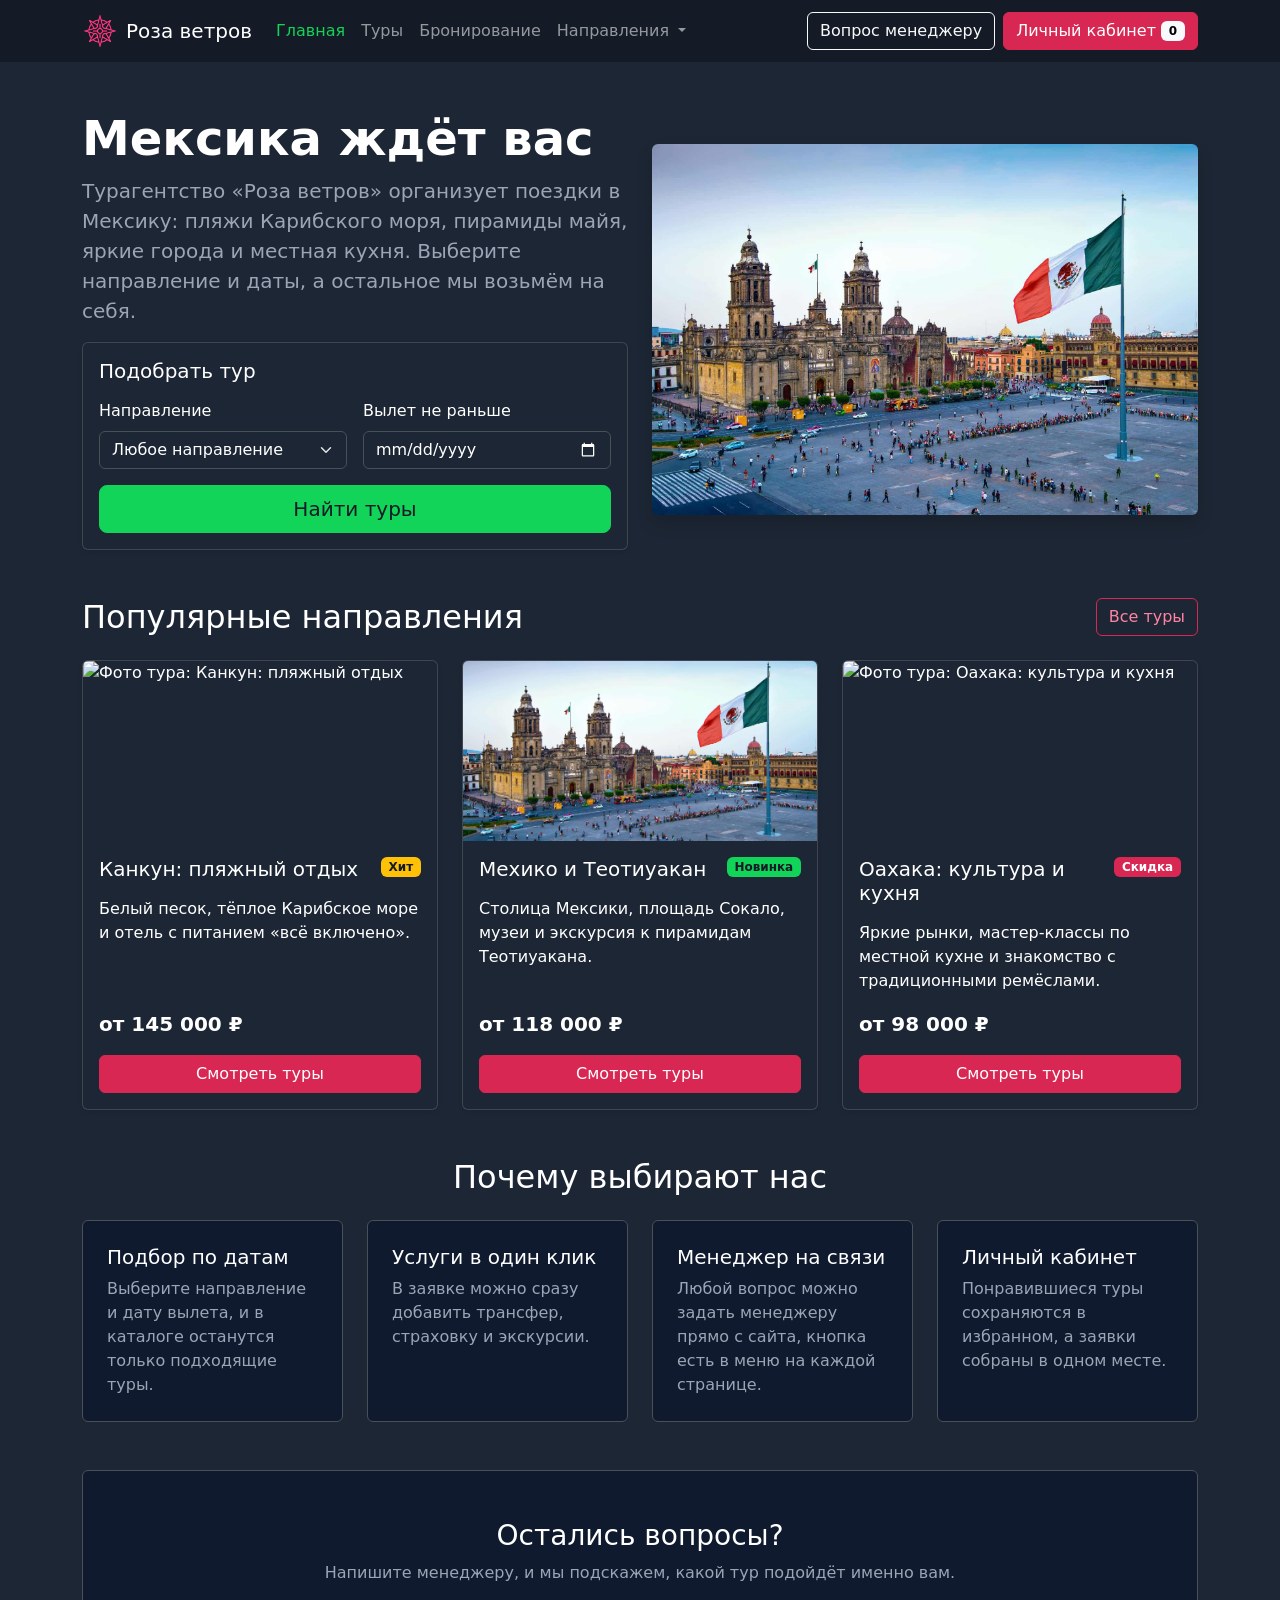
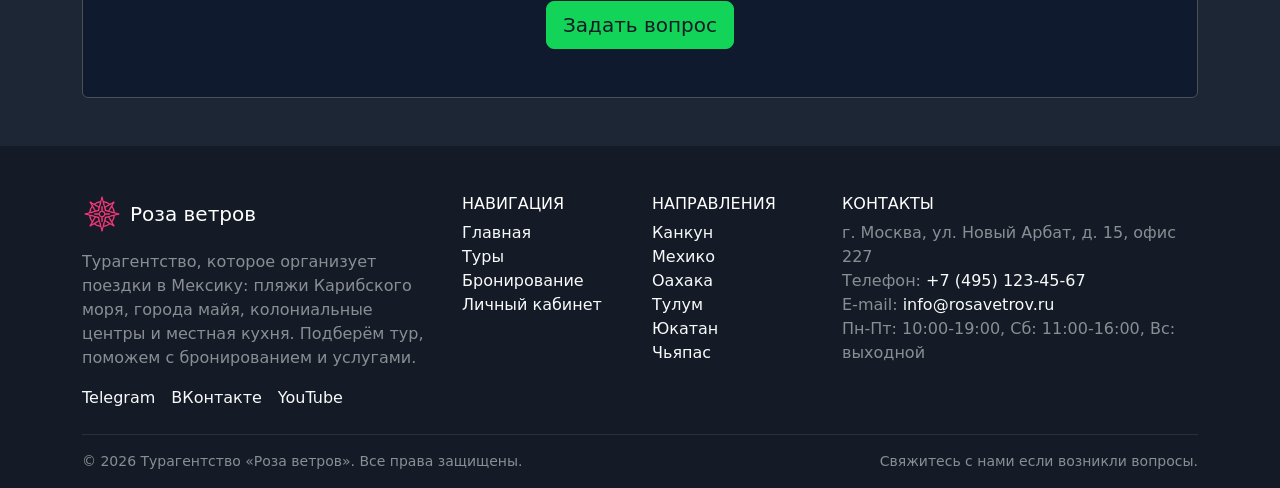
==== commit 18677c05: "polish and finalization but img dont work rn" ====
--- a/index.html
+++ b/index.html
@@ -24,12 +24,12 @@
         <span>Роза ветров</span>
       </a>
 
-      <button class="navbar-toggler" type="button" data-bs-toggle="collapse" data-bs-target="#mainNavbar"
-        aria-controls="mainNavbar" aria-expanded="false" aria-label="Переключить навигацию">
+      <button class="navbar-toggler" type="button" data-bs-toggle="collapse" data-bs-target="#main-navbar"
+        aria-controls="main-navbar" aria-expanded="false" aria-label="Переключить навигацию">
         <span class="navbar-toggler-icon"></span>
       </button>
 
-      <div class="collapse navbar-collapse" id="mainNavbar">
+      <div class="collapse navbar-collapse" id="main-navbar">
         <ul class="navbar-nav me-auto mb-2 mb-lg-0">
           <li class="nav-item">
             <a class="nav-link active" aria-current="page" href="index.html">Главная</a>
@@ -62,12 +62,12 @@
 
         <div class="d-flex flex-column flex-lg-row gap-2">
           <button class="btn btn-outline-light" type="button" data-bs-toggle="modal"
-            data-bs-target="#managerModal">
+            data-bs-target="#manager-modal">
             Вопрос менеджеру
           </button>
           <a class="btn btn-primary" href="account.html">
             Личный кабинет
-            <span class="badge text-bg-light" id="favoritesCount" title="Туров в избранном">0</span>
+            <span class="badge text-bg-light" id="favorites-count" title="Туров в избранном">0</span>
           </a>
         </div>
       </div>
@@ -75,7 +75,7 @@
   </nav>
 
   <main>
-    <section class="container my-5">
+    <section class="hero container my-5">
       <div class="row align-items-center g-4">
         <div class="col-12 col-lg-6">
           <h1 class="display-5 fw-bold">Мексика ждёт вас</h1>
@@ -117,7 +117,7 @@
         </div>
 
         <div class="col-12 col-lg-6">
-          <img src="images/placeholder2.jpg" class="img-fluid rounded shadow hero-image"
+          <img src="images/placeholder2.jpg" class="img-fluid rounded shadow hero__image"
             alt="Фото Мексики">
         </div>
       </div>
@@ -224,7 +224,7 @@
           Напишите менеджеру, и мы подскажем, какой тур подойдёт именно вам.
         </p>
         <button class="btn btn-accent btn-lg" type="button" data-bs-toggle="modal"
-          data-bs-target="#managerModal">
+          data-bs-target="#manager-modal">
           Задать вопрос
         </button>
       </div>
@@ -276,10 +276,10 @@
         <div class="col-12 col-md-6 col-lg-4">
           <h2 class="h6 text-uppercase">Контакты</h2>
           <address class="mb-0 text-white-50">
-            г. Москва, ул. Примерная, д. 1, офис 10<br>
-            Телефон: <a class="link-light link-underline-opacity-0" href="tel:+79000000000">+7 (900) 000-00-00</a><br>
+            г. Москва, ул. Новый Арбат, д. 15, офис 227<br>
+            Телефон: <a class="link-light link-underline-opacity-0" href="tel:+74951234567">+7 (495) 123-45-67</a><br>
             E-mail: <a class="link-light link-underline-opacity-0"
-              href="mailto:info@rosa-vetrov.example">info@rosa-vetrov.example</a><br>
+              href="mailto:info@rosavetrov.ru">info@rosavetrov.ru</a><br>
             Пн-Пт: 10:00-19:00, Сб: 11:00-16:00, Вс: выходной
           </address>
         </div>
@@ -289,22 +289,26 @@
 
       <div class="d-flex flex-column flex-md-row justify-content-between gap-2 small text-white-50">
         <span>&copy; 2026 Турагентство «Роза ветров». Все права защищены.</span>
-        <span>Учебный проект: Корабельников Глеб, группа ЭФБО-07-25</span>
+        <span>Свяжитесь с нами если возникли вопросы.</span>
       </div>
     </div>
   </footer>
 
   <!-- Модальное окно «Вопрос менеджеру», общее для всех страниц -->
-  <div class="modal fade" id="managerModal" tabindex="-1" aria-labelledby="managerModalLabel" aria-hidden="true">
+  <div class="modal fade" id="manager-modal" tabindex="-1" aria-labelledby="manager-modal-label" aria-hidden="true">
     <div class="modal-dialog modal-dialog-centered">
       <div class="modal-content">
         <div class="modal-header">
-          <h2 class="modal-title h5" id="managerModalLabel">Вопрос менеджеру</h2>
+          <h2 class="modal-title h5" id="manager-modal-label">Вопрос менеджеру</h2>
           <button type="button" class="btn-close" data-bs-dismiss="modal" aria-label="Закрыть"></button>
         </div>
 
-        <form id="managerForm" novalidate>
+        <form id="manager-form" class="js-form" data-success="manager-success" novalidate>
           <div class="modal-body">
+            <div class="alert alert-success d-none" role="alert" id="manager-success">
+              Спасибо! Вопрос отправлен, менеджер ответит вам на e-mail.
+            </div>
+
             <p class="text-body-secondary">
               Напишите, что хотите уточнить, и менеджер ответит в рабочее время.
             </p>
@@ -330,7 +334,7 @@
             </div>
 
             <div class="form-check">
-              <input id="manager-agree" class="form-check-input" type="checkbox" required>
+              <input id="manager-agree" name="agree" class="form-check-input" type="checkbox" required>
               <label class="form-check-label" for="manager-agree">
                 Согласен на обработку данных *
               </label>
@@ -344,17 +348,11 @@
           </div>
         </form>
 
-        <div class="modal-body d-none" id="managerSuccess">
-          <div class="alert alert-success mb-3" role="alert">
-            Спасибо! Вопрос отправлен, менеджер ответит вам на e-mail.
-          </div>
-          <button type="button" class="btn btn-primary" data-bs-dismiss="modal">Закрыть</button>
-        </div>
       </div>
     </div>
   </div>
 
-  <a class="to-top" href="#" id="toTop" aria-label="Наверх" title="Наверх">&uarr;</a>
+  <a class="to-top" href="#" aria-label="Наверх" title="Наверх">&uarr;</a>
 
   <script src="https://cdn.jsdelivr.net/npm/bootstrap@5.3.3/dist/js/bootstrap.bundle.min.js"></script>
 </body>
--- a/css/custom.css
+++ b/css/custom.css
@@ -3,7 +3,7 @@
    =============================== */
 
 :root {
-  /* Основные цвета проекта (hex) */
+  /* hex */
   --color-bg: #1d2634;
   --color-bg-dark: #141b26;
   --color-surface: #0f1a2e;
@@ -16,24 +16,19 @@
   --color-primary-border-subtle: #7a2a4d;
   --color-primary-text-emphasis: #ff9dbf;
   --color-accent: #12d459;
-  --color-accent-dark: #0c9a40;
   --color-accent-light: #7df0a8;
   --color-accent-bg-subtle: #0e3320;
   --color-accent-border-subtle: #1a6b3c;
 
-  /* Те же цвета в формате rgb (нужны Bootstrap и прозрачности) */
+  /* rgb */
   --color-bg-rgb: 29, 38, 52;
   --color-bg-dark-rgb: 20, 27, 38;
-  --color-surface-rgb: 15, 26, 46;
   --color-text-rgb: 255, 255, 255;
   --color-muted-rgb: 154, 165, 181;
   --color-primary-rgb: 216, 39, 83;
-  --color-primary-dark-rgb: 158, 19, 56;
   --color-primary-light-rgb: 255, 131, 162;
   --color-accent-rgb: 18, 212, 89;
-  --color-accent-dark-rgb: 12, 154, 64;
-
-  /* Передаём наши цвета в переменные Bootstrap */
+
   --bs-body-bg: var(--color-bg);
   --bs-body-bg-rgb: var(--color-bg-rgb);
   --bs-body-color: var(--color-text);
@@ -58,7 +53,6 @@
   --bs-success-bg-subtle: var(--color-accent-bg-subtle);
   --bs-success-border-subtle: var(--color-accent-border-subtle);
 
-  /* «Опасные» состояния (ошибки, скидки) тоже оформляем в цвете проекта */
   --bs-danger: var(--color-primary);
   --bs-danger-rgb: var(--color-primary-rgb);
   --bs-danger-text-emphasis: var(--color-primary-text-emphasis);
@@ -71,7 +65,6 @@
 
   --bs-dark-rgb: var(--color-bg-dark-rgb);
 
-  /* Подсветка полей форм: ошибка розовая, верно заполненное зелёное */
   --bs-form-invalid-color: var(--color-primary-light);
   --bs-form-invalid-border-color: var(--color-primary);
   --bs-form-valid-color: var(--color-accent);
@@ -87,15 +80,9 @@
 
 html {
   scroll-behavior: smooth;
-  /* Чтобы закреплённое меню не закрывало заголовки при переходе по ссылкам */
   scroll-padding-top: 5rem;
 }
 
-body {
-  min-height: 100vh;
-}
-
-/* Тёмно-синий блок, темнее фона сайта (преимущества, «Остались вопросы?») */
 .section-dark {
   background-color: var(--color-surface);
 }
@@ -105,37 +92,27 @@
   object-fit: cover;
 }
 
-.hero-image {
+.hero__image {
   width: 100%;
   max-height: 420px;
   object-fit: cover;
 }
 
-/* Фото в карусели на странице тура */
-.tour-carousel img {
+.tour-carousel__image {
   height: 420px;
   object-fit: cover;
 }
 
 @media (max-width: 576px) {
-  .tour-carousel img {
+  .tour-carousel__image {
     height: 240px;
   }
 }
 
-/* Карточка «Ваш заказ» прилипает при прокрутке на широких экранах */
 .summary-card {
   top: 5rem;
 }
 
-
-/* ===============================
-   3. Цвета Bootstrap-компонентов
-   (у Bootstrap часть цветов записана прямо в классах,
-   поэтому переменные :root на них не влияют)
-   =============================== */
-
-/* Кнопка основного цвета */
 .btn-primary {
   --bs-btn-color: var(--color-text);
   --bs-btn-bg: var(--color-primary);
@@ -152,7 +129,6 @@
   --bs-btn-disabled-border-color: var(--color-primary);
 }
 
-/* Кнопка-контур основного цвета */
 .btn-outline-primary {
   --bs-btn-color: var(--color-primary-light);
   --bs-btn-border-color: var(--color-primary);
@@ -167,29 +143,40 @@
   --bs-btn-disabled-border-color: var(--color-primary);
 }
 
-/* Своя кнопка акцентного цвета (зелёная), для главных действий */
 .btn-accent {
   --bs-btn-color: var(--color-bg-dark);
   --bs-btn-bg: var(--color-accent);
   --bs-btn-border-color: var(--color-accent);
-  --bs-btn-hover-color: var(--color-text);
-  --bs-btn-hover-bg: var(--color-accent-dark);
-  --bs-btn-hover-border-color: var(--color-accent-dark);
+  --bs-btn-hover-color: var(--color-bg-dark);
+  --bs-btn-hover-bg: var(--color-accent-light);
+  --bs-btn-hover-border-color: var(--color-accent-light);
   --bs-btn-focus-shadow-rgb: var(--color-accent-rgb);
-  --bs-btn-active-color: var(--color-text);
-  --bs-btn-active-bg: var(--color-accent-dark);
-  --bs-btn-active-border-color: var(--color-accent-dark);
+  --bs-btn-active-color: var(--color-bg-dark);
+  --bs-btn-active-bg: var(--color-accent-light);
+  --bs-btn-active-border-color: var(--color-accent-light);
   --bs-btn-disabled-color: var(--color-bg-dark);
   --bs-btn-disabled-bg: var(--color-accent);
   --bs-btn-disabled-border-color: var(--color-accent);
 }
 
-/* Тёмный текст на ярко-зелёной плашке читается лучше белого */
+.btn-outline-accent {
+  --bs-btn-color: var(--color-accent);
+  --bs-btn-border-color: var(--color-accent);
+  --bs-btn-hover-color: var(--color-bg-dark);
+  --bs-btn-hover-bg: var(--color-accent);
+  --bs-btn-hover-border-color: var(--color-accent);
+  --bs-btn-focus-shadow-rgb: var(--color-accent-rgb);
+  --bs-btn-active-color: var(--color-bg-dark);
+  --bs-btn-active-bg: var(--color-accent);
+  --bs-btn-active-border-color: var(--color-accent);
+  --bs-btn-disabled-color: var(--color-accent);
+  --bs-btn-disabled-border-color: var(--color-accent);
+}
+
 .badge.bg-success {
   --bs-badge-color: var(--color-bg-dark);
 }
 
-/* Пункты меню: активный пункт зелёный */
 .navbar-dark {
   --bs-navbar-hover-color: var(--color-accent-light);
   --bs-navbar-active-color: var(--color-accent);
@@ -203,7 +190,6 @@
   --bs-dropdown-link-active-color: var(--color-text);
 }
 
-/* Поля форм: подсветка при фокусе в цвете проекта */
 .form-control:focus,
 .form-select:focus,
 [data-bs-theme="dark"] .form-control:focus,
@@ -222,7 +208,6 @@
   box-shadow: 0 0 0 0.25rem rgba(var(--color-primary-rgb), 0.35);
 }
 
-/* Необязательные поля (комментарий, услуги) не подсвечиваем зелёным после проверки формы */
 .was-validated .form-control:valid:not([required]) {
   border-color: var(--bs-border-color);
   background-image: none;
@@ -242,12 +227,10 @@
   color: inherit;
 }
 
-/* Крестик закрытия окна */
 .btn-close {
   --bs-btn-close-focus-shadow: 0 0 0 0.25rem rgba(var(--color-primary-rgb), 0.35);
 }
 
-/* Аккордеон: рамка при фокусе и стрелка открытого пункта */
 .accordion {
   --bs-accordion-btn-focus-border-color: var(--color-primary-light);
   --bs-accordion-btn-focus-box-shadow: 0 0 0 0.25rem rgba(var(--color-primary-rgb), 0.35);
@@ -279,7 +262,6 @@
   color: var(--color-text);
   font-size: 1.5rem;
   text-decoration: none;
-  /* По умолчанию кнопка скрыта */
   opacity: 0;
   visibility: hidden;
   transition: opacity 0.3s, visibility 0.3s, background-color 0.2s;
@@ -290,7 +272,6 @@
   color: var(--color-text);
 }
 
-/* Этот класс добавляет JS, когда страница прокручена вниз */
 .to-top--visible {
   opacity: 1;
   visibility: visible;
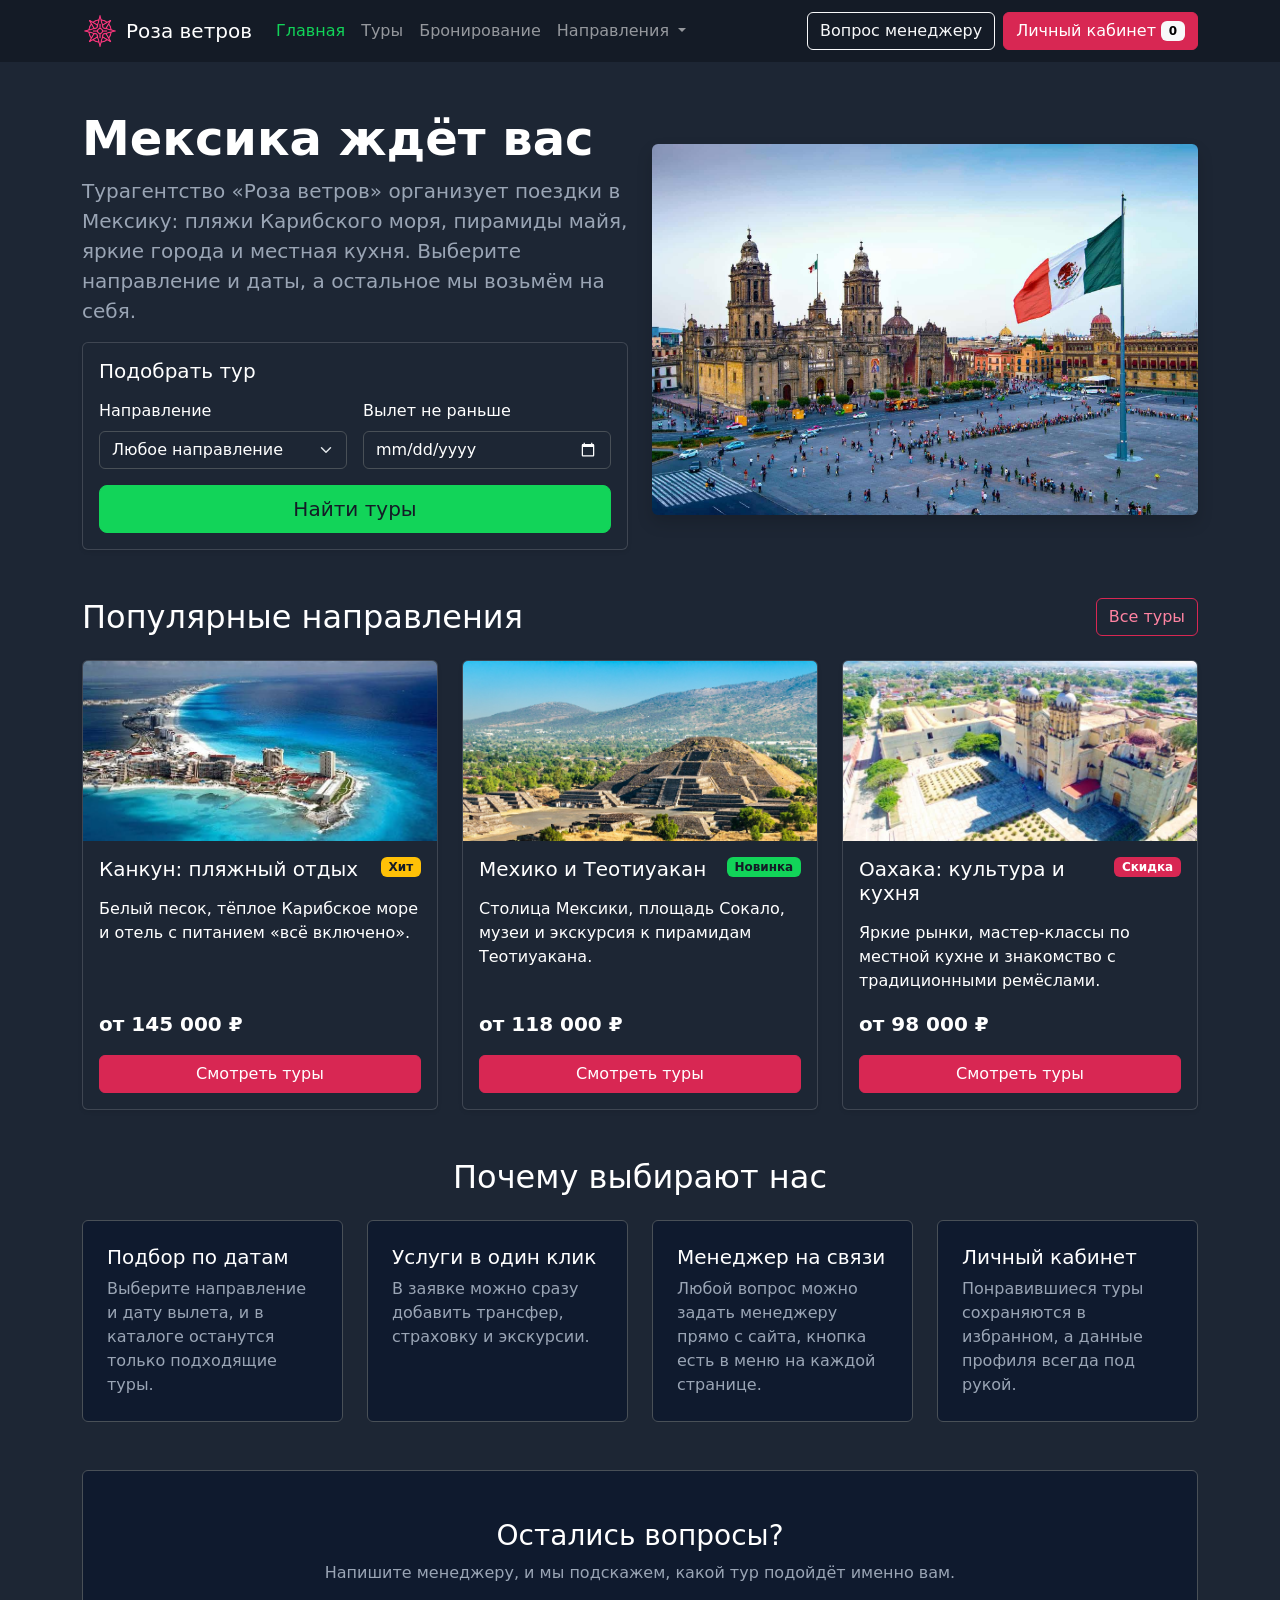
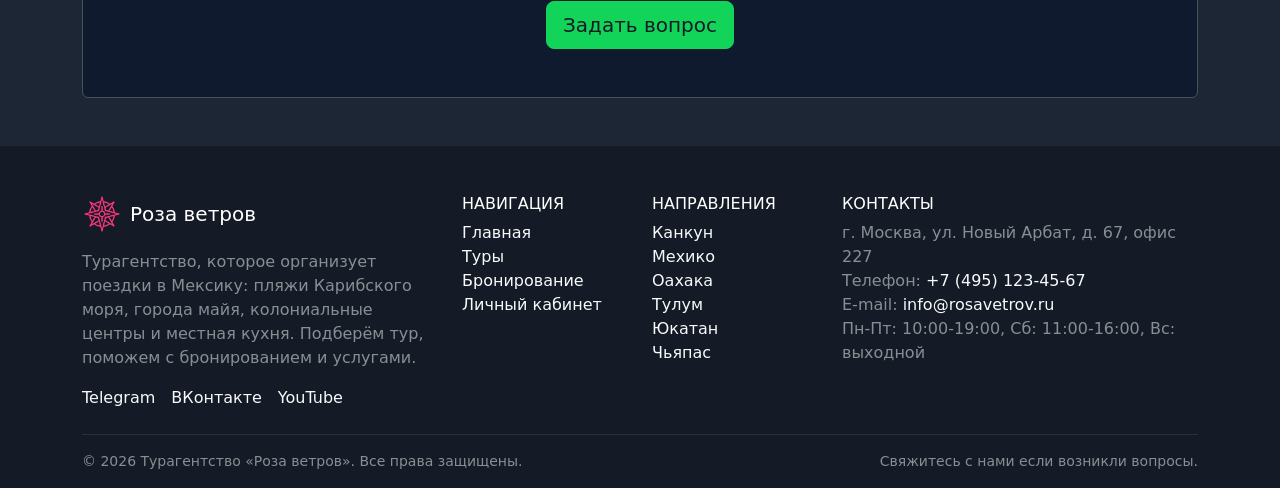
==== commit 8613edc3: "final ver" ====
--- a/index.html
+++ b/index.html
@@ -117,7 +117,7 @@
         </div>
 
         <div class="col-12 col-lg-6">
-          <img src="images/placeholder2.jpg" class="img-fluid rounded shadow hero__image"
+          <img src="images/mainpage-hero.jpg" class="img-fluid rounded shadow hero__image"
             alt="Фото Мексики">
         </div>
       </div>
@@ -132,7 +132,7 @@
       <div class="row g-4">
         <div class="col-12 col-md-6 col-lg-4">
           <div class="card h-100 shadow-sm">
-            <img src="images/placeholder.jpg" class="card-img-top" alt="Фото тура: Канкун: пляжный отдых">
+            <img src="images/cancun.jpg" class="card-img-top" alt="Фото тура: Канкун: пляжный отдых">
             <div class="card-body d-flex flex-column">
               <div class="d-flex justify-content-between align-items-start gap-2 mb-2">
                 <h3 class="card-title h5">Канкун: пляжный отдых</h3>
@@ -146,7 +146,7 @@
         </div>
         <div class="col-12 col-md-6 col-lg-4">
           <div class="card h-100 shadow-sm">
-            <img src="images/placeholder2.jpg" class="card-img-top" alt="Фото тура: Мехико и Теотиуакан">
+            <img src="images/teotiucan-mexiko.jpg" class="card-img-top" alt="Фото тура: Мехико и Теотиуакан">
             <div class="card-body d-flex flex-column">
               <div class="d-flex justify-content-between align-items-start gap-2 mb-2">
                 <h3 class="card-title h5">Мехико и Теотиуакан</h3>
@@ -160,7 +160,7 @@
         </div>
         <div class="col-12 col-md-6 col-lg-4">
           <div class="card h-100 shadow-sm">
-            <img src="images/placeholder.jpg" class="card-img-top" alt="Фото тура: Оахака: культура и кухня">
+            <img src="images/oahaka.jpg" class="card-img-top" alt="Фото тура: Оахака: культура и кухня">
             <div class="card-body d-flex flex-column">
               <div class="d-flex justify-content-between align-items-start gap-2 mb-2">
                 <h3 class="card-title h5">Оахака: культура и кухня</h3>
@@ -210,7 +210,7 @@
           <div class="p-4 border rounded h-100 section-dark">
             <h3 class="h5">Личный кабинет</h3>
             <p class="mb-0 text-body-secondary">
-              Понравившиеся туры сохраняются в избранном, а заявки собраны в одном месте.
+              Понравившиеся туры сохраняются в избранном, а данные профиля всегда под рукой.
             </p>
           </div>
         </div>
@@ -245,9 +245,9 @@
             колониальные центры и местная кухня. Подберём тур, поможем с бронированием и услугами.
           </p>
           <div class="d-flex gap-3">
-            <a class="link-light link-underline-opacity-0" href="#" aria-label="Telegram">Telegram</a>
-            <a class="link-light link-underline-opacity-0" href="#" aria-label="ВКонтакте">ВКонтакте</a>
-            <a class="link-light link-underline-opacity-0" href="#" aria-label="YouTube">YouTube</a>
+            <a class="link-light link-underline-opacity-0" href="#">Telegram</a>
+            <a class="link-light link-underline-opacity-0" href="#">ВКонтакте</a>
+            <a class="link-light link-underline-opacity-0" href="#">YouTube</a>
           </div>
         </div>
 
@@ -276,7 +276,7 @@
         <div class="col-12 col-md-6 col-lg-4">
           <h2 class="h6 text-uppercase">Контакты</h2>
           <address class="mb-0 text-white-50">
-            г. Москва, ул. Новый Арбат, д. 15, офис 227<br>
+            г. Москва, ул. Новый Арбат, д. 67, офис 227<br>
             Телефон: <a class="link-light link-underline-opacity-0" href="tel:+74951234567">+7 (495) 123-45-67</a><br>
             E-mail: <a class="link-light link-underline-opacity-0"
               href="mailto:info@rosavetrov.ru">info@rosavetrov.ru</a><br>
--- a/css/custom.css
+++ b/css/custom.css
@@ -191,9 +191,7 @@
 }
 
 .form-control:focus,
-.form-select:focus,
-[data-bs-theme="dark"] .form-control:focus,
-[data-bs-theme="dark"] .form-select:focus {
+.form-select:focus {
   border-color: var(--color-primary-light);
   box-shadow: 0 0 0 0.25rem rgba(var(--color-primary-rgb), 0.35);
 }
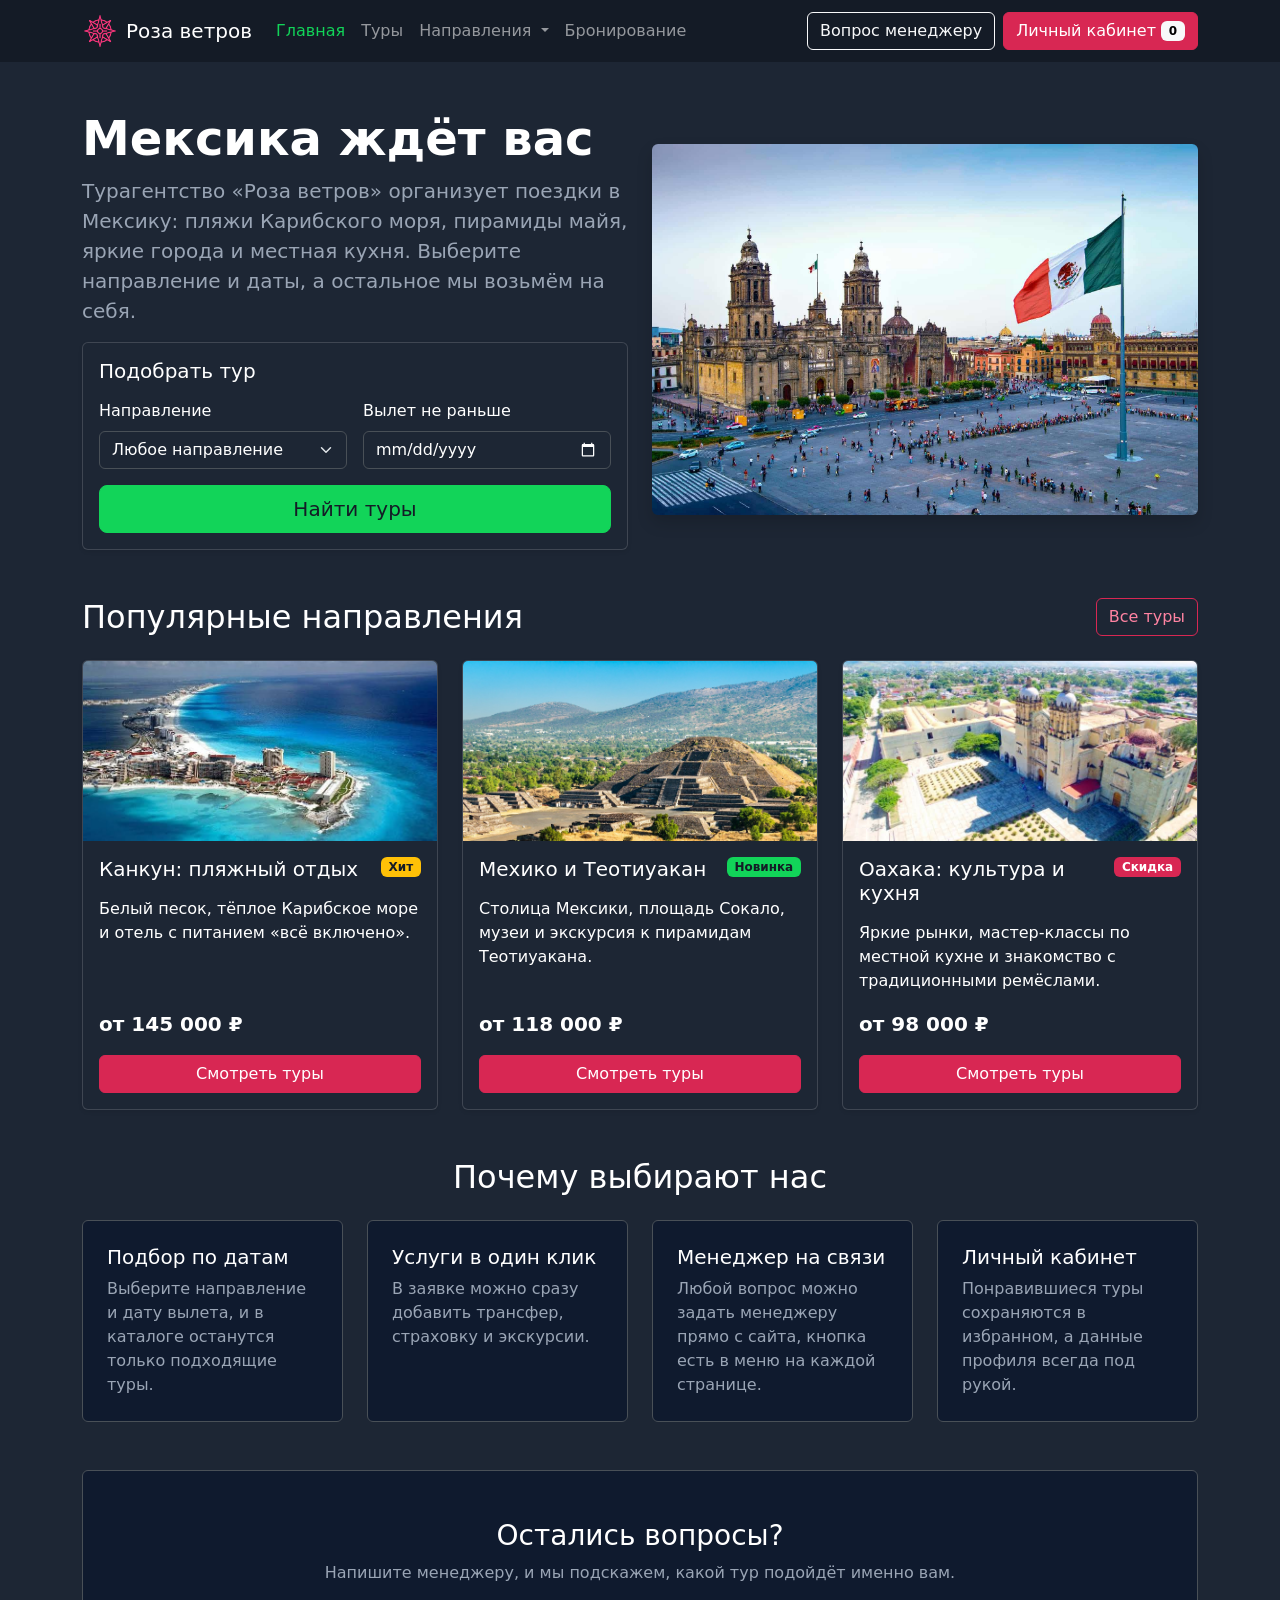
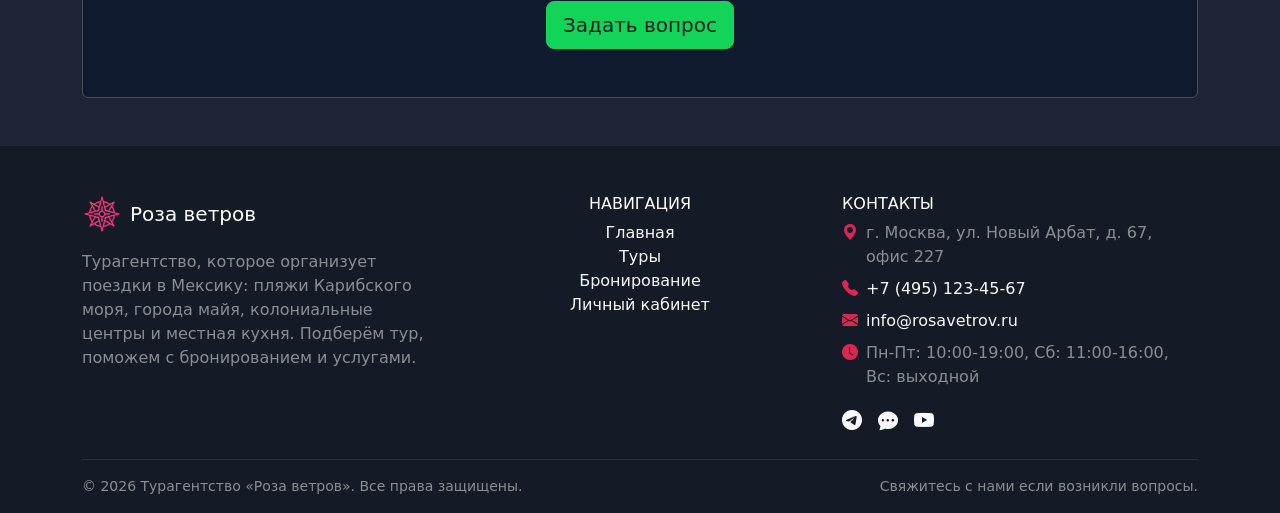
==== commit c9014cd6: "fixedds" ====
--- a/index.html
+++ b/index.html
@@ -8,6 +8,7 @@
   <title>Главная | Роза ветров</title>
   <link rel="icon" type="image/png" href="images/logo.png">
   <link href="https://cdn.jsdelivr.net/npm/bootstrap@5.3.3/dist/css/bootstrap.min.css" rel="stylesheet">
+  <link href="https://cdn.jsdelivr.net/npm/bootstrap-icons@1.11.3/font/bootstrap-icons.min.css" rel="stylesheet">
   <link rel="stylesheet" href="css/custom.css">
   <script src="js/main.js" defer></script>
   <meta property="og:type" content="website">
@@ -36,9 +37,6 @@
           </li>
           <li class="nav-item">
             <a class="nav-link" href="tours.html">Туры</a>
-          </li>
-          <li class="nav-item">
-            <a class="nav-link" href="booking.html">Бронирование</a>
           </li>
           <li class="nav-item dropdown">
             <a class="nav-link dropdown-toggle" href="#" role="button" data-bs-toggle="dropdown"
@@ -58,6 +56,9 @@
               <li><a class="dropdown-item" href="tours.html">Все туры</a></li>
             </ul>
           </li>
+          <li class="nav-item">
+            <a class="nav-link" href="booking.html">Бронирование</a>
+          </li>
         </ul>
 
         <div class="d-flex flex-column flex-lg-row gap-2">
@@ -244,14 +245,9 @@
             Турагентство, которое организует поездки в Мексику: пляжи Карибского моря, города майя,
             колониальные центры и местная кухня. Подберём тур, поможем с бронированием и услугами.
           </p>
-          <div class="d-flex gap-3">
-            <a class="link-light link-underline-opacity-0" href="#">Telegram</a>
-            <a class="link-light link-underline-opacity-0" href="#">ВКонтакте</a>
-            <a class="link-light link-underline-opacity-0" href="#">YouTube</a>
-          </div>
-        </div>
-
-        <div class="col-6 col-lg-2">
+        </div>
+
+        <div class="col-12 col-md-6 col-lg-4 text-md-center">
           <h2 class="h6 text-uppercase">Навигация</h2>
           <ul class="list-unstyled mb-0">
             <li><a class="link-light link-underline-opacity-0" href="index.html">Главная</a></li>
@@ -261,26 +257,20 @@
           </ul>
         </div>
 
-        <div class="col-6 col-lg-2">
-          <h2 class="h6 text-uppercase">Направления</h2>
-          <ul class="list-unstyled mb-0">
-            <li><a class="link-light link-underline-opacity-0" href="tours.html?dest=cancun">Канкун</a></li>
-            <li><a class="link-light link-underline-opacity-0" href="tours.html?dest=mexico-city">Мехико</a></li>
-            <li><a class="link-light link-underline-opacity-0" href="tours.html?dest=oaxaca">Оахака</a></li>
-            <li><a class="link-light link-underline-opacity-0" href="tours.html?dest=tulum">Тулум</a></li>
-            <li><a class="link-light link-underline-opacity-0" href="tours.html?dest=yucatan">Юкатан</a></li>
-            <li><a class="link-light link-underline-opacity-0" href="tours.html?dest=chiapas">Чьяпас</a></li>
-          </ul>
-        </div>
-
         <div class="col-12 col-md-6 col-lg-4">
           <h2 class="h6 text-uppercase">Контакты</h2>
           <address class="mb-0 text-white-50">
-            г. Москва, ул. Новый Арбат, д. 67, офис 227<br>
-            Телефон: <a class="link-light link-underline-opacity-0" href="tel:+74951234567">+7 (495) 123-45-67</a><br>
-            E-mail: <a class="link-light link-underline-opacity-0"
-              href="mailto:info@rosavetrov.ru">info@rosavetrov.ru</a><br>
-            Пн-Пт: 10:00-19:00, Сб: 11:00-16:00, Вс: выходной
+            <ul class="list-unstyled mb-3">
+              <li class="d-flex gap-2 mb-2"><i class="bi bi-geo-alt-fill icon-primary" aria-hidden="true"></i><span>г. Москва, ул. Новый Арбат, д. 67, офис 227</span></li>
+              <li class="d-flex gap-2 mb-2"><i class="bi bi-telephone-fill icon-primary" aria-hidden="true"></i><a class="link-light link-underline-opacity-0" href="tel:+74951234567">+7 (495) 123-45-67</a></li>
+              <li class="d-flex gap-2 mb-2"><i class="bi bi-envelope-fill icon-primary" aria-hidden="true"></i><a class="link-light link-underline-opacity-0" href="mailto:info@rosavetrov.ru">info@rosavetrov.ru</a></li>
+              <li class="d-flex gap-2"><i class="bi bi-clock-fill icon-primary" aria-hidden="true"></i><span>Пн-Пт: 10:00-19:00, Сб: 11:00-16:00, Вс: выходной</span></li>
+            </ul>
+            <div class="d-flex gap-3 fs-5">
+              <a class="link-light link-underline-opacity-0" href="#" aria-label="Telegram" title="Telegram"><i class="bi bi-telegram"></i></a>
+              <a class="link-light link-underline-opacity-0" href="#" aria-label="ВКонтакте" title="ВКонтакте"><i class="bi bi-chat-dots-fill"></i></a>
+              <a class="link-light link-underline-opacity-0" href="#" aria-label="YouTube" title="YouTube"><i class="bi bi-youtube"></i></a>
+            </div>
           </address>
         </div>
       </div>
@@ -352,7 +342,7 @@
     </div>
   </div>
 
-  <a class="to-top" href="#" aria-label="Наверх" title="Наверх">&uarr;</a>
+  <a class="to-top" href="#" aria-label="Наверх" title="Наверх"><svg class="to-top__icon" viewBox="0 0 24 24" width="24" height="24" fill="currentColor" aria-hidden="true"><path d="M11 2h2v2h-2zM9 4h6v2H9zM7 6h10v3H7zM5 9h14v3H5zM3 12h18v3H3zM1 15h22v3H1zM1 18h22v2H1z" transform="translate(0 1)"/></svg></a>
 
   <script src="https://cdn.jsdelivr.net/npm/bootstrap@5.3.3/dist/js/bootstrap.bundle.min.js"></script>
 </body>
--- a/css/custom.css
+++ b/css/custom.css
@@ -274,3 +274,16 @@
   opacity: 1;
   visibility: visible;
 }
+
+.to-top__icon {
+  display: block;
+}
+
+
+/* ===============================
+   5. Иконки
+   =============================== */
+
+.icon-primary {
+  color: var(--color-primary);
+}
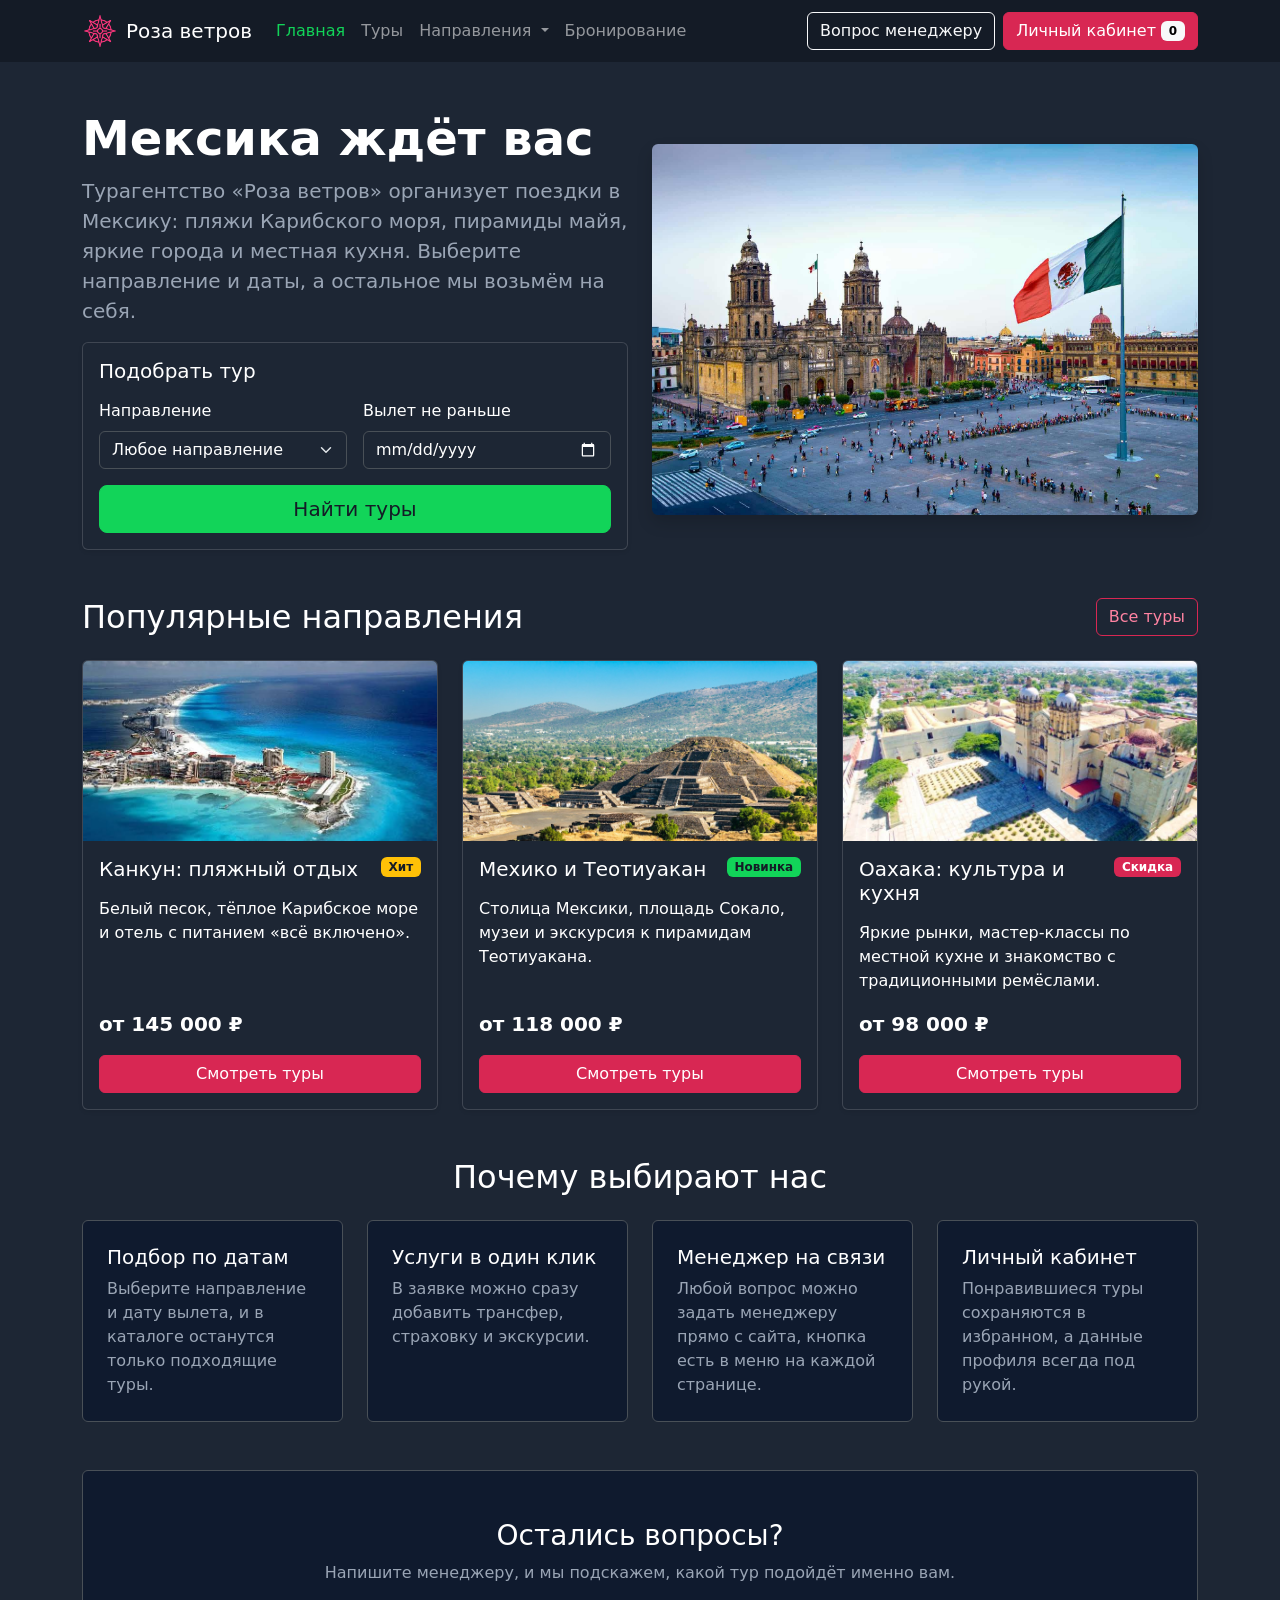
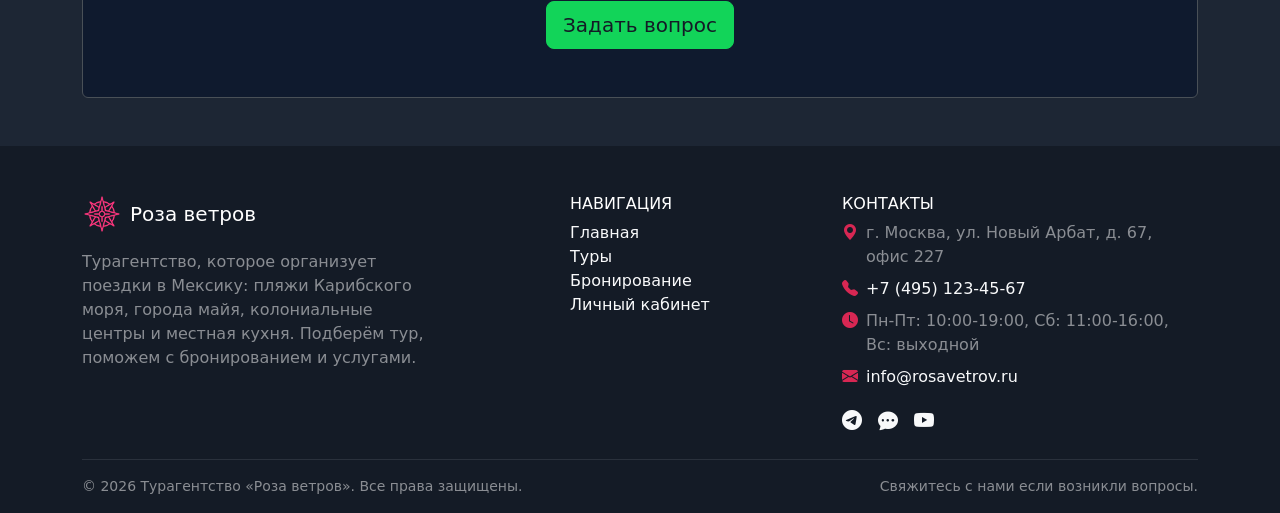
==== commit 0bda3a48: "htf" ====
--- a/index.html
+++ b/index.html
@@ -247,7 +247,8 @@
           </p>
         </div>
 
-        <div class="col-12 col-md-6 col-lg-4 text-md-center">
+        <div class="col-12 col-md-6 col-lg-4 d-md-flex justify-content-md-center">
+          <div>
           <h2 class="h6 text-uppercase">Навигация</h2>
           <ul class="list-unstyled mb-0">
             <li><a class="link-light link-underline-opacity-0" href="index.html">Главная</a></li>
@@ -255,6 +256,7 @@
             <li><a class="link-light link-underline-opacity-0" href="booking.html">Бронирование</a></li>
             <li><a class="link-light link-underline-opacity-0" href="account.html">Личный кабинет</a></li>
           </ul>
+          </div>
         </div>
 
         <div class="col-12 col-md-6 col-lg-4">
@@ -263,8 +265,8 @@
             <ul class="list-unstyled mb-3">
               <li class="d-flex gap-2 mb-2"><i class="bi bi-geo-alt-fill icon-primary" aria-hidden="true"></i><span>г. Москва, ул. Новый Арбат, д. 67, офис 227</span></li>
               <li class="d-flex gap-2 mb-2"><i class="bi bi-telephone-fill icon-primary" aria-hidden="true"></i><a class="link-light link-underline-opacity-0" href="tel:+74951234567">+7 (495) 123-45-67</a></li>
-              <li class="d-flex gap-2 mb-2"><i class="bi bi-envelope-fill icon-primary" aria-hidden="true"></i><a class="link-light link-underline-opacity-0" href="mailto:info@rosavetrov.ru">info@rosavetrov.ru</a></li>
-              <li class="d-flex gap-2"><i class="bi bi-clock-fill icon-primary" aria-hidden="true"></i><span>Пн-Пт: 10:00-19:00, Сб: 11:00-16:00, Вс: выходной</span></li>
+              <li class="d-flex gap-2 mb-2"><i class="bi bi-clock-fill icon-primary" aria-hidden="true"></i><span>Пн-Пт: 10:00-19:00, Сб: 11:00-16:00, Вс: выходной</span></li>
+              <li class="d-flex gap-2"><i class="bi bi-envelope-fill icon-primary" aria-hidden="true"></i><a class="link-light link-underline-opacity-0" href="mailto:info@rosavetrov.ru">info@rosavetrov.ru</a></li>
             </ul>
             <div class="d-flex gap-3 fs-5">
               <a class="link-light link-underline-opacity-0" href="#" aria-label="Telegram" title="Telegram"><i class="bi bi-telegram"></i></a>
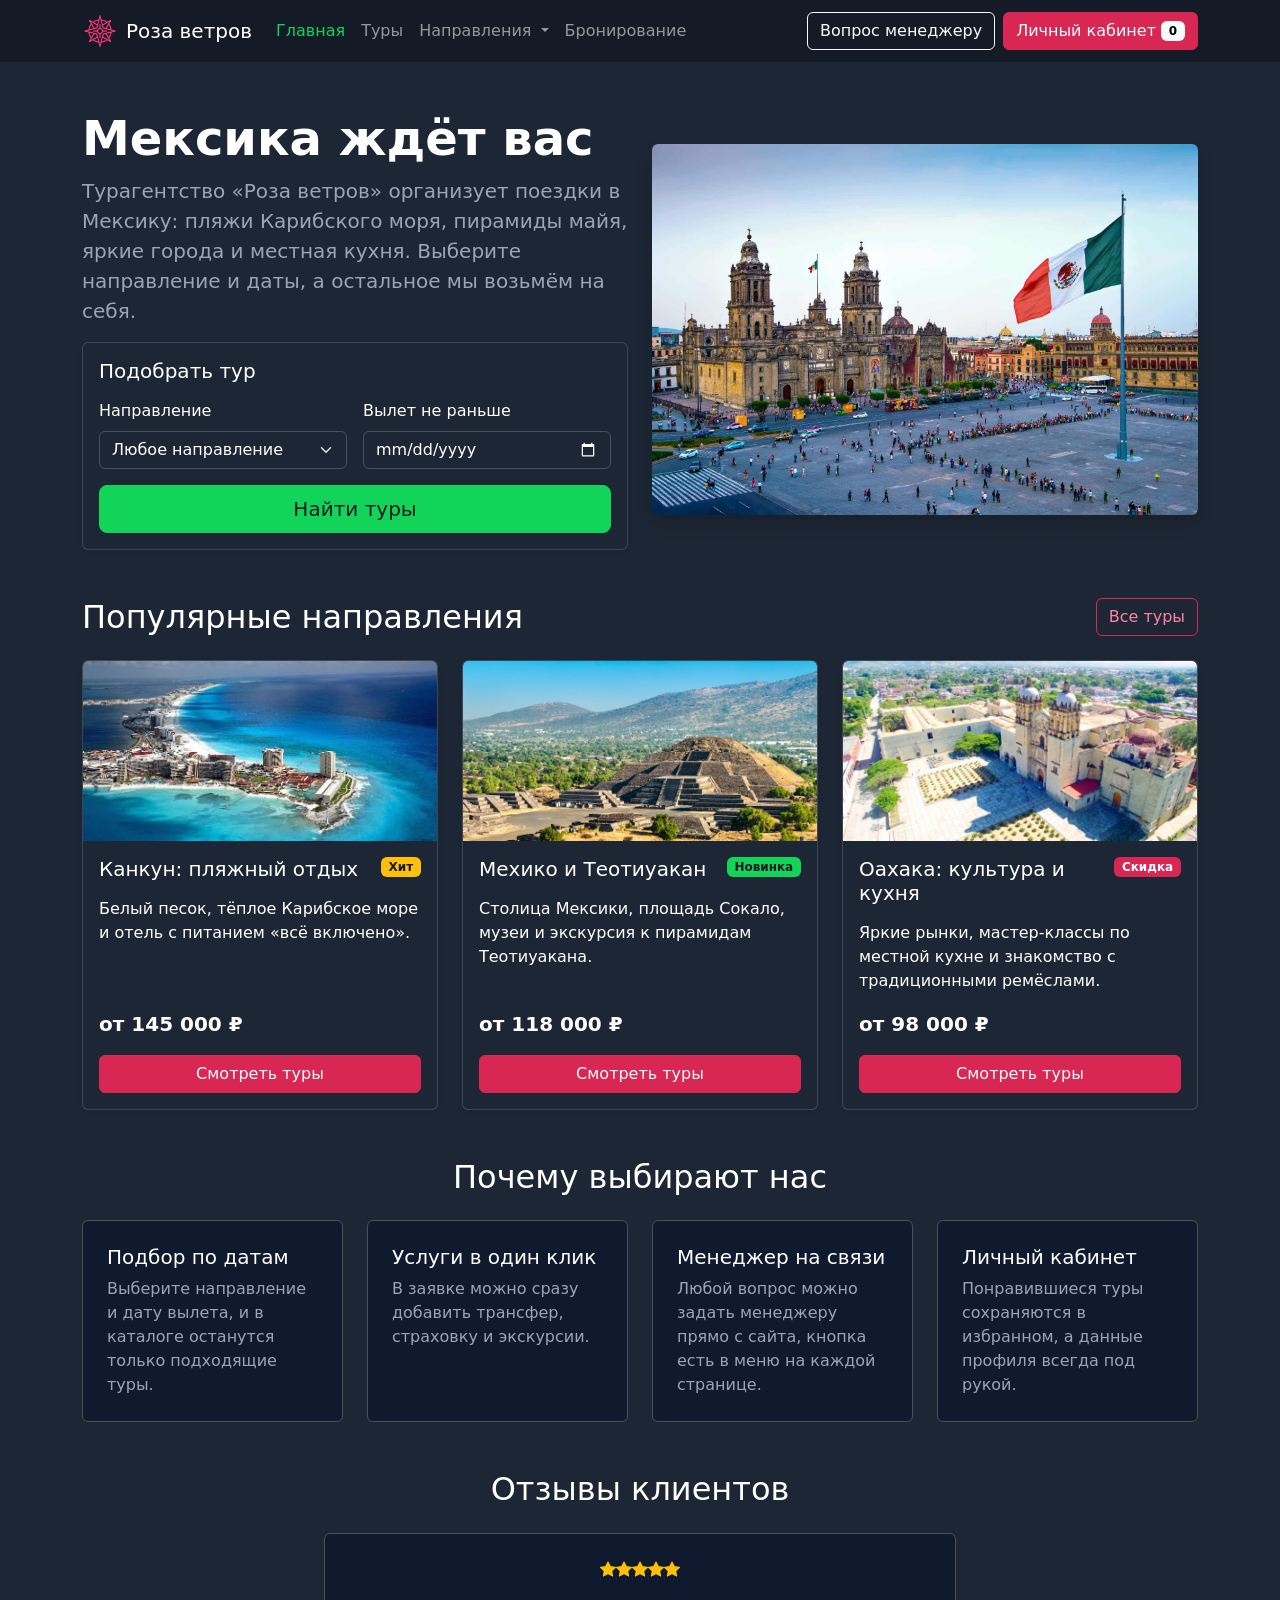
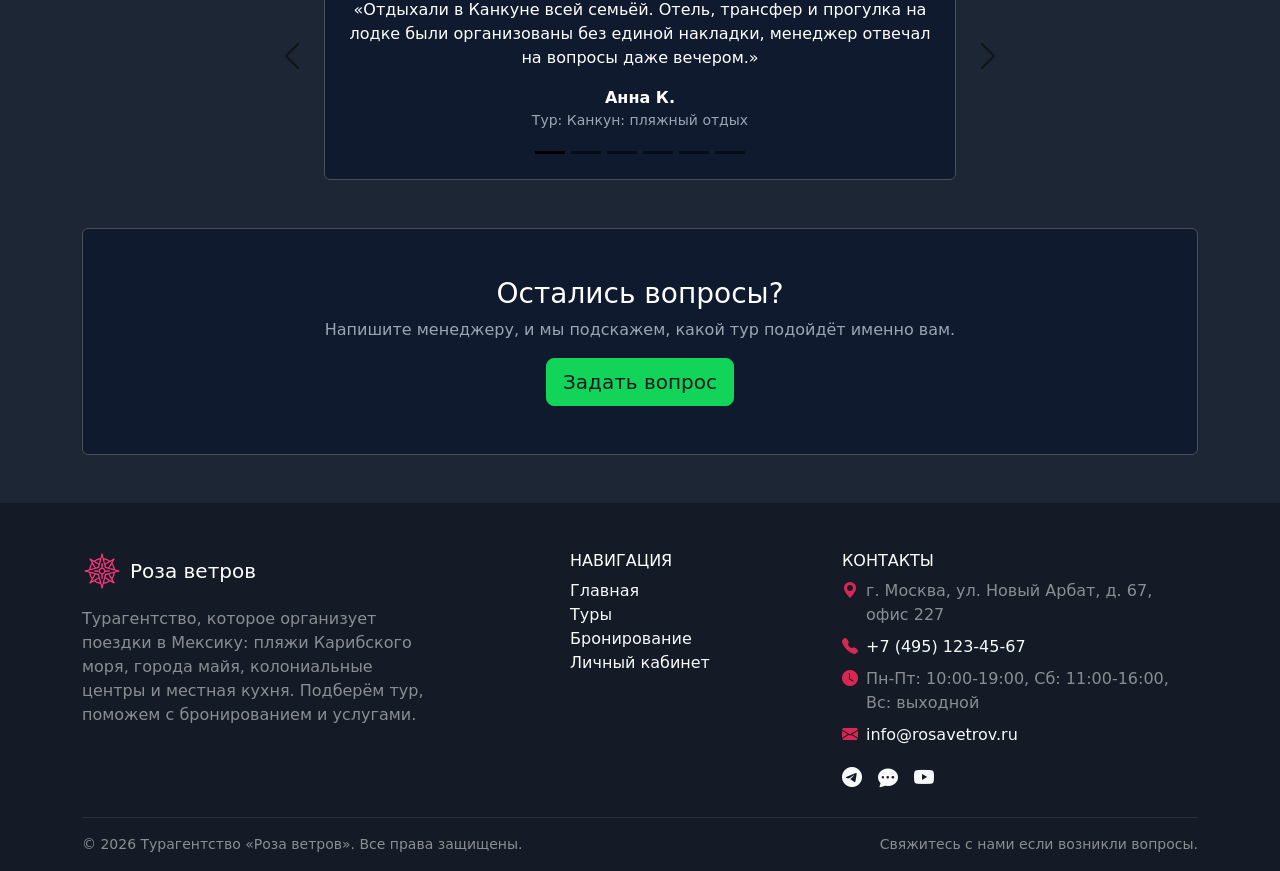
==== commit 59f38ee9: "kr2" ====
--- a/index.html
+++ b/index.html
@@ -63,12 +63,12 @@
 
         <div class="d-flex flex-column flex-lg-row gap-2">
           <button class="btn btn-outline-light" type="button" data-bs-toggle="modal"
-            data-bs-target="#manager-modal">
+            data-bs-target="#manager-modal" data-bs-title="Ответим в рабочее время" data-bs-placement="bottom">
             Вопрос менеджеру
           </button>
-          <a class="btn btn-primary" href="account.html">
+          <a class="btn btn-primary" href="account.html" data-bs-title="Избранные туры и мои заявки" data-bs-placement="bottom">
             Личный кабинет
-            <span class="badge text-bg-light" id="favorites-count" title="Туров в избранном">0</span>
+            <span class="badge text-bg-light" id="favorites-count" data-bs-title="Туров в избранном">0</span>
           </a>
         </div>
       </div>
@@ -127,7 +127,7 @@
     <section class="container my-5" id="popular">
       <div class="d-flex justify-content-between align-items-center mb-4">
         <h2 class="mb-0">Популярные направления</h2>
-        <a class="btn btn-outline-primary" href="tours.html">Все туры</a>
+        <a class="btn btn-outline-primary" href="tours.html" data-bs-title="Весь каталог туров">Все туры</a>
       </div>
 
       <div class="row g-4">
@@ -141,7 +141,7 @@
               </div>
               <p class="card-text">Белый песок, тёплое Карибское море и отель с питанием «всё включено».</p>
               <p class="fw-bold fs-5 mt-auto">от 145&nbsp;000 ₽</p>
-              <a class="btn btn-primary" href="tours.html?dest=cancun">Смотреть туры</a>
+              <a class="btn btn-primary" data-bs-title="Открыть туры по этому направлению" href="tours.html?dest=cancun">Смотреть туры</a>
             </div>
           </div>
         </div>
@@ -155,7 +155,7 @@
               </div>
               <p class="card-text">Столица Мексики, площадь Сокало, музеи и экскурсия к пирамидам Теотиуакана.</p>
               <p class="fw-bold fs-5 mt-auto">от 118&nbsp;000 ₽</p>
-              <a class="btn btn-primary" href="tours.html?dest=mexico-city">Смотреть туры</a>
+              <a class="btn btn-primary" data-bs-title="Открыть туры по этому направлению" href="tours.html?dest=mexico-city">Смотреть туры</a>
             </div>
           </div>
         </div>
@@ -169,7 +169,7 @@
               </div>
               <p class="card-text">Яркие рынки, мастер-классы по местной кухне и знакомство с традиционными ремёслами.</p>
               <p class="fw-bold fs-5 mt-auto">от 98&nbsp;000 ₽</p>
-              <a class="btn btn-primary" href="tours.html?dest=oaxaca">Смотреть туры</a>
+              <a class="btn btn-primary" data-bs-title="Открыть туры по этому направлению" href="tours.html?dest=oaxaca">Смотреть туры</a>
             </div>
           </div>
         </div>
@@ -218,6 +218,105 @@
       </div>
     </section>
 
+    <section class="container my-5" id="reviews">
+      <h2 class="text-center mb-4">Отзывы клиентов</h2>
+
+      <div id="reviews-carousel" class="carousel slide reviews col-12 col-lg-8 mx-auto" aria-label="Отзывы клиентов">
+        <div class="carousel-indicators">
+          <button type="button" data-bs-target="#reviews-carousel" data-bs-slide-to="0" class="active" aria-current="true" aria-label="Отзыв 1"></button>
+          <button type="button" data-bs-target="#reviews-carousel" data-bs-slide-to="1" aria-label="Отзыв 2"></button>
+          <button type="button" data-bs-target="#reviews-carousel" data-bs-slide-to="2" aria-label="Отзыв 3"></button>
+          <button type="button" data-bs-target="#reviews-carousel" data-bs-slide-to="3" aria-label="Отзыв 4"></button>
+          <button type="button" data-bs-target="#reviews-carousel" data-bs-slide-to="4" aria-label="Отзыв 5"></button>
+          <button type="button" data-bs-target="#reviews-carousel" data-bs-slide-to="5" aria-label="Отзыв 6"></button>
+        </div>
+
+        <div class="carousel-inner">
+        <div class="carousel-item active">
+          <figure class="reviews__item p-4 pb-5 border rounded section-dark text-center mb-0">
+            <div class="text-warning mb-3" role="img" aria-label="Оценка: 5 из 5"><i class="bi bi-star-fill" aria-hidden="true"></i><i class="bi bi-star-fill" aria-hidden="true"></i><i class="bi bi-star-fill" aria-hidden="true"></i><i class="bi bi-star-fill" aria-hidden="true"></i><i class="bi bi-star-fill" aria-hidden="true"></i></div>
+            <blockquote class="mb-3">
+              <p class="mb-0">«Отдыхали в Канкуне всей семьёй. Отель, трансфер и прогулка на лодке были организованы без единой накладки, менеджер отвечал на вопросы даже вечером.»</p>
+            </blockquote>
+            <figcaption>
+              <span class="fw-bold">Анна К.</span>
+              <span class="d-block small text-body-secondary">Тур: Канкун: пляжный отдых</span>
+            </figcaption>
+          </figure>
+        </div>
+        <div class="carousel-item">
+          <figure class="reviews__item p-4 pb-5 border rounded section-dark text-center mb-0">
+            <div class="text-warning mb-3" role="img" aria-label="Оценка: 5 из 5"><i class="bi bi-star-fill" aria-hidden="true"></i><i class="bi bi-star-fill" aria-hidden="true"></i><i class="bi bi-star-fill" aria-hidden="true"></i><i class="bi bi-star-fill" aria-hidden="true"></i><i class="bi bi-star-fill" aria-hidden="true"></i></div>
+            <blockquote class="mb-3">
+              <p class="mb-0">«Очень насыщенная программа. Экскурсия к пирамидам Теотиуакана стала лучшим днём поездки, а гид рассказывал интересно и без спешки.»</p>
+            </blockquote>
+            <figcaption>
+              <span class="fw-bold">Дмитрий С.</span>
+              <span class="d-block small text-body-secondary">Тур: Мехико и Теотиуакан</span>
+            </figcaption>
+          </figure>
+        </div>
+        <div class="carousel-item">
+          <figure class="reviews__item p-4 pb-5 border rounded section-dark text-center mb-0">
+            <div class="text-warning mb-3" role="img" aria-label="Оценка: 5 из 5"><i class="bi bi-star-fill" aria-hidden="true"></i><i class="bi bi-star-fill" aria-hidden="true"></i><i class="bi bi-star-fill" aria-hidden="true"></i><i class="bi bi-star-fill" aria-hidden="true"></i><i class="bi bi-star-fill" aria-hidden="true"></i></div>
+            <blockquote class="mb-3">
+              <p class="mb-0">«Мастер-класс по национальной кухне и местный рынок запомнились больше всего. Спасибо агентству за подбор такого необычного маршрута.»</p>
+            </blockquote>
+            <figcaption>
+              <span class="fw-bold">Елена М.</span>
+              <span class="d-block small text-body-secondary">Тур: Оахака: культура и кухня</span>
+            </figcaption>
+          </figure>
+        </div>
+        <div class="carousel-item">
+          <figure class="reviews__item p-4 pb-5 border rounded section-dark text-center mb-0">
+            <div class="text-warning mb-3" role="img" aria-label="Оценка: 4 из 5"><i class="bi bi-star-fill" aria-hidden="true"></i><i class="bi bi-star-fill" aria-hidden="true"></i><i class="bi bi-star-fill" aria-hidden="true"></i><i class="bi bi-star-fill" aria-hidden="true"></i><i class="bi bi-star" aria-hidden="true"></i></div>
+            <blockquote class="mb-3">
+              <p class="mb-0">«Руины Тулума у самого моря и купание в сеноте, это стоило поездки. Единственное пожелание: хотелось бы чуть больше свободного времени.»</p>
+            </blockquote>
+            <figcaption>
+              <span class="fw-bold">Игорь П.</span>
+              <span class="d-block small text-body-secondary">Тур: Тулум и Ривьера-Майя</span>
+            </figcaption>
+          </figure>
+        </div>
+        <div class="carousel-item">
+          <figure class="reviews__item p-4 pb-5 border rounded section-dark text-center mb-0">
+            <div class="text-warning mb-3" role="img" aria-label="Оценка: 5 из 5"><i class="bi bi-star-fill" aria-hidden="true"></i><i class="bi bi-star-fill" aria-hidden="true"></i><i class="bi bi-star-fill" aria-hidden="true"></i><i class="bi bi-star-fill" aria-hidden="true"></i><i class="bi bi-star-fill" aria-hidden="true"></i></div>
+            <blockquote class="mb-3">
+              <p class="mb-0">«Увидели пирамиду Кукулькана своими глазами. Все переезды были удобными, а при оформлении заявки сразу добавили страховку и экскурсии.»</p>
+            </blockquote>
+            <figcaption>
+              <span class="fw-bold">Мария Л.</span>
+              <span class="d-block small text-body-secondary">Тур: Юкатан: Мерида и Чичен-Ица</span>
+            </figcaption>
+          </figure>
+        </div>
+        <div class="carousel-item">
+          <figure class="reviews__item p-4 pb-5 border rounded section-dark text-center mb-0">
+            <div class="text-warning mb-3" role="img" aria-label="Оценка: 5 из 5"><i class="bi bi-star-fill" aria-hidden="true"></i><i class="bi bi-star-fill" aria-hidden="true"></i><i class="bi bi-star-fill" aria-hidden="true"></i><i class="bi bi-star-fill" aria-hidden="true"></i><i class="bi bi-star-fill" aria-hidden="true"></i></div>
+            <blockquote class="mb-3">
+              <p class="mb-0">«Каньон Сумидеро и горный Сан-Кристобаль впечатлили. Для любителей природы и спокойных прогулок этот тур подходит идеально.»</p>
+            </blockquote>
+            <figcaption>
+              <span class="fw-bold">Сергей В.</span>
+              <span class="d-block small text-body-secondary">Тур: Чьяпас: джунгли и каньон</span>
+            </figcaption>
+          </figure>
+        </div>
+        </div>
+
+        <button class="carousel-control-prev" type="button" data-bs-target="#reviews-carousel" data-bs-slide="prev">
+          <span class="carousel-control-prev-icon" aria-hidden="true"></span>
+          <span class="visually-hidden">Предыдущий отзыв</span>
+        </button>
+        <button class="carousel-control-next" type="button" data-bs-target="#reviews-carousel" data-bs-slide="next">
+          <span class="carousel-control-next-icon" aria-hidden="true"></span>
+          <span class="visually-hidden">Следующий отзыв</span>
+        </button>
+      </div>
+    </section>
+
     <section class="container my-5">
       <div class="p-4 p-md-5 border rounded text-center section-dark">
         <h2 class="h3">Остались вопросы?</h2>
@@ -225,7 +324,7 @@
           Напишите менеджеру, и мы подскажем, какой тур подойдёт именно вам.
         </p>
         <button class="btn btn-accent btn-lg" type="button" data-bs-toggle="modal"
-          data-bs-target="#manager-modal">
+          data-bs-target="#manager-modal" data-bs-title="Откроется форма вопроса">
           Задать вопрос
         </button>
       </div>
@@ -269,9 +368,9 @@
               <li class="d-flex gap-2"><i class="bi bi-envelope-fill icon-primary" aria-hidden="true"></i><a class="link-light link-underline-opacity-0" href="mailto:info@rosavetrov.ru">info@rosavetrov.ru</a></li>
             </ul>
             <div class="d-flex gap-3 fs-5">
-              <a class="link-light link-underline-opacity-0" href="#" aria-label="Telegram" title="Telegram"><i class="bi bi-telegram"></i></a>
-              <a class="link-light link-underline-opacity-0" href="#" aria-label="ВКонтакте" title="ВКонтакте"><i class="bi bi-chat-dots-fill"></i></a>
-              <a class="link-light link-underline-opacity-0" href="#" aria-label="YouTube" title="YouTube"><i class="bi bi-youtube"></i></a>
+              <a class="link-light link-underline-opacity-0" href="#" aria-label="Telegram" data-bs-title="Telegram"><i class="bi bi-telegram"></i></a>
+              <a class="link-light link-underline-opacity-0" href="#" aria-label="ВКонтакте" data-bs-title="ВКонтакте"><i class="bi bi-chat-dots-fill"></i></a>
+              <a class="link-light link-underline-opacity-0" href="#" aria-label="YouTube" data-bs-title="YouTube"><i class="bi bi-youtube"></i></a>
             </div>
           </address>
         </div>
@@ -344,7 +443,7 @@
     </div>
   </div>
 
-  <a class="to-top" href="#" aria-label="Наверх" title="Наверх"><svg class="to-top__icon" viewBox="0 0 24 24" width="24" height="24" fill="currentColor" aria-hidden="true"><path d="M11 2h2v2h-2zM9 4h6v2H9zM7 6h10v3H7zM5 9h14v3H5zM3 12h18v3H3zM1 15h22v3H1zM1 18h22v2H1z" transform="translate(0 1)"/></svg></a>
+  <a class="to-top" href="#" aria-label="Наверх" data-bs-title="Наверх" data-bs-placement="left"><svg class="to-top__icon" viewBox="0 0 24 24" width="24" height="24" fill="currentColor" aria-hidden="true"><path d="M11 2h2v2h-2zM9 4h6v2H9zM7 6h10v3H7zM5 9h14v3H5zM3 12h18v3H3zM1 15h22v3H1zM1 18h22v2H1z" transform="translate(0 1)"/></svg></a>
 
   <script src="https://cdn.jsdelivr.net/npm/bootstrap@5.3.3/dist/js/bootstrap.bundle.min.js"></script>
 </body>
--- a/css/custom.css
+++ b/css/custom.css
@@ -262,7 +262,8 @@
   text-decoration: none;
   opacity: 0;
   visibility: hidden;
-  transition: opacity 0.3s, visibility 0.3s, background-color 0.2s;
+  transform: translateY(1rem);
+  transition: opacity 0.3s, visibility 0.3s, transform 0.3s, background-color 0.2s;
 }
 
 .to-top:hover {
@@ -273,6 +274,17 @@
 .to-top--visible {
   opacity: 1;
   visibility: visible;
+  transform: none;
+}
+
+.to-top:hover .to-top__icon {
+  animation: pyramid-jump 0.6s ease infinite;
+}
+
+@keyframes pyramid-jump {
+  50% {
+    transform: translateY(-4px);
+  }
 }
 
 .to-top__icon {
@@ -287,3 +299,100 @@
 .icon-primary {
   color: var(--color-primary);
 }
+
+
+/* ===============================
+   6. Закреплённый фильтр каталога
+   =============================== */
+
+@media (min-width: 992px) {
+  .filter-card {
+    position: sticky;
+    top: 4.5rem;
+    z-index: 1020;
+  }
+}
+
+
+/* ===============================
+   7. Анимации
+   =============================== */
+
+/* Карточки: появление при прокрутке и подъём при наведении */
+.card.h-100 {
+  overflow: hidden;
+  transition: opacity 0.6s ease, translate 0.6s ease, transform 0.3s ease,
+    border-color 0.3s ease, box-shadow 0.3s ease;
+}
+
+.card.h-100:hover {
+  transform: translateY(-6px);
+  border-color: var(--color-primary);
+  box-shadow: 0 0.75rem 1.5rem rgba(var(--color-primary-rgb), 0.25) !important;
+}
+
+.card.h-100 .card-img-top {
+  transition: transform 0.4s ease;
+}
+
+.card.h-100:hover .card-img-top {
+  transform: scale(1.06);
+}
+
+.reveal {
+  opacity: 0;
+  translate: 0 1.5rem;
+}
+
+.reveal--visible {
+  opacity: 1;
+  translate: 0 0;
+}
+
+/* Кнопка «В избранное»: пульсация при добавлении */
+.favorite-btn--pulse {
+  animation: favorite-pulse 0.4s ease;
+}
+
+@keyframes favorite-pulse {
+  50% {
+    transform: scale(1.15);
+  }
+}
+
+@media (prefers-reduced-motion: reduce) {
+  .reveal {
+    opacity: 1;
+    translate: none;
+  }
+
+  .card.h-100,
+  .card.h-100 .card-img-top,
+  .to-top {
+    transition: none;
+  }
+
+  .favorite-btn--pulse,
+  .to-top:hover .to-top__icon {
+    animation: none;
+  }
+}
+
+
+/* ===============================
+   8. Отзывы клиентов
+   =============================== */
+
+.reviews__item {
+  margin-left: 3.5rem;
+  margin-right: 3.5rem;
+}
+
+.reviews .carousel-control-prev,
+.reviews .carousel-control-next {
+  width: 3rem;
+}
+
+.reviews .carousel-indicators {
+  margin-bottom: 1rem;
+}
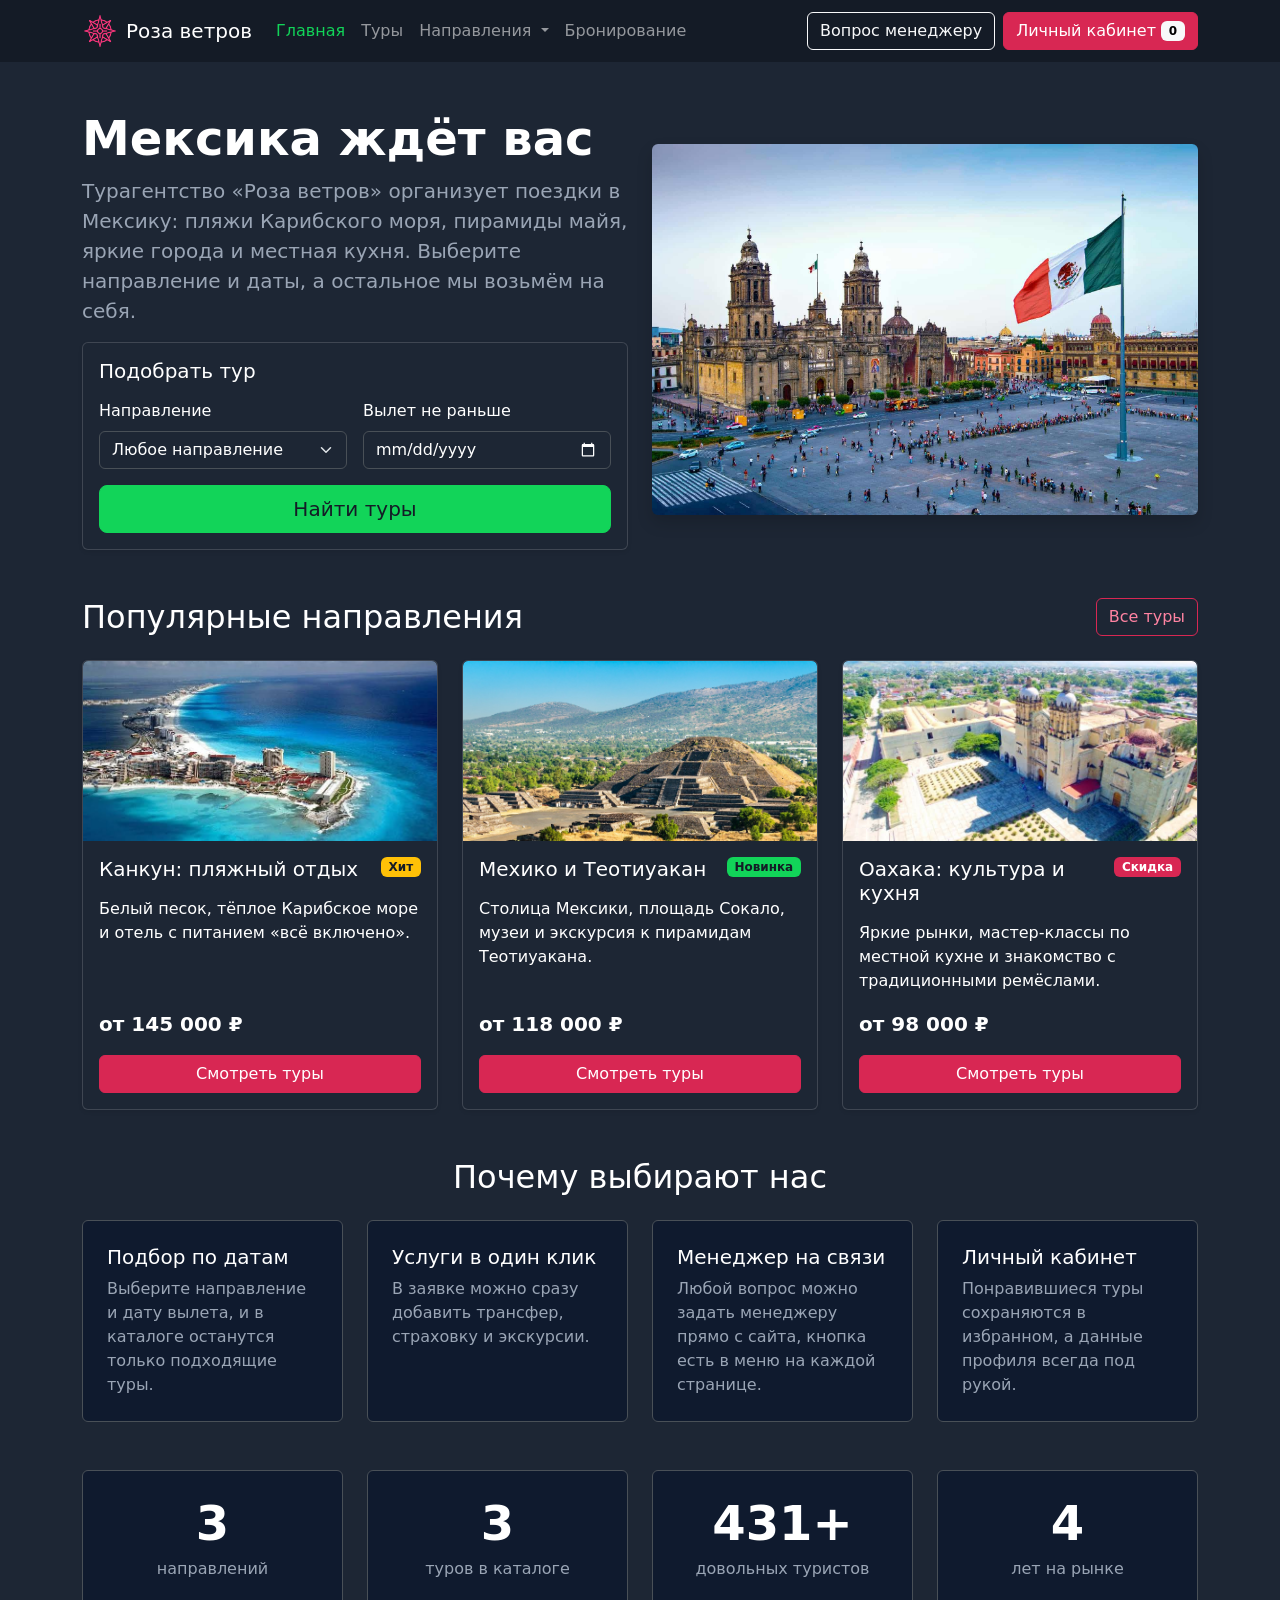
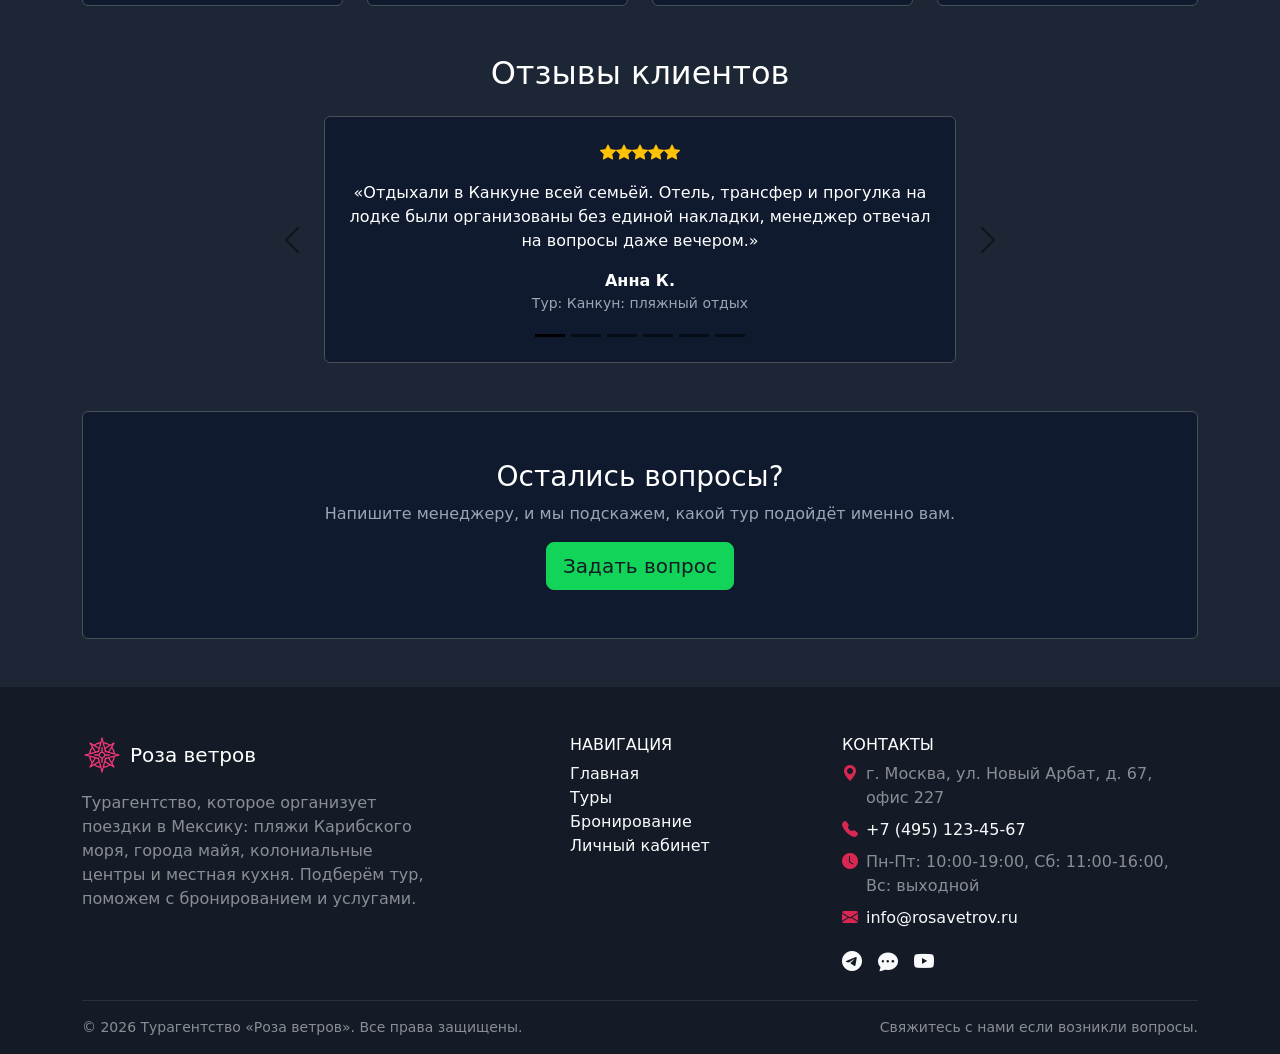
==== commit a0d3e0ca: "final version kr3" ====
--- a/index.html
+++ b/index.html
@@ -50,6 +50,7 @@
               <li><a class="dropdown-item" href="tours.html?dest=tulum">Тулум</a></li>
               <li><a class="dropdown-item" href="tours.html?dest=yucatan">Юкатан</a></li>
               <li><a class="dropdown-item" href="tours.html?dest=chiapas">Чьяпас</a></li>
+              <li><a class="dropdown-item" href="tours.html?dest=guadalajara">Гвадалахара</a></li>
               <li>
                 <hr class="dropdown-divider">
               </li>
@@ -78,7 +79,7 @@
   <main>
     <section class="hero container my-5">
       <div class="row align-items-center g-4">
-        <div class="col-12 col-lg-6">
+        <div class="col-12 col-lg-6 hero__content">
           <h1 class="display-5 fw-bold">Мексика ждёт вас</h1>
           <p class="lead text-body-secondary">
             Турагентство «Роза ветров» организует поездки в Мексику: пляжи Карибского моря, пирамиды майя,
@@ -100,6 +101,7 @@
               <option value="tulum">Тулум и Ривьера-Майя</option>
               <option value="yucatan">Юкатан</option>
               <option value="chiapas">Чьяпас</option>
+              <option value="guadalajara">Гвадалахара</option>
                     </select>
                   </div>
 
@@ -218,10 +220,39 @@
       </div>
     </section>
 
+    <section class="container my-5" id="stats">
+      <div class="row g-4 text-center">
+        <div class="col-6 col-lg-3">
+          <div class="p-4 border rounded h-100 section-dark">
+            <p class="display-5 fw-bold mb-1"><span class="counter" data-target="7">7</span></p>
+            <p class="mb-0 text-body-secondary">направлений</p>
+          </div>
+        </div>
+        <div class="col-6 col-lg-3">
+          <div class="p-4 border rounded h-100 section-dark">
+            <p class="display-5 fw-bold mb-1"><span class="counter" data-target="9">9</span></p>
+            <p class="mb-0 text-body-secondary">туров в каталоге</p>
+          </div>
+        </div>
+        <div class="col-6 col-lg-3">
+          <div class="p-4 border rounded h-100 section-dark">
+            <p class="display-5 fw-bold mb-1"><span class="counter" data-target="1200">1200</span>+</p>
+            <p class="mb-0 text-body-secondary">довольных туристов</p>
+          </div>
+        </div>
+        <div class="col-6 col-lg-3">
+          <div class="p-4 border rounded h-100 section-dark">
+            <p class="display-5 fw-bold mb-1"><span class="counter" data-target="10">10</span></p>
+            <p class="mb-0 text-body-secondary">лет на рынке</p>
+          </div>
+        </div>
+      </div>
+    </section>
+
     <section class="container my-5" id="reviews">
       <h2 class="text-center mb-4">Отзывы клиентов</h2>
 
-      <div id="reviews-carousel" class="carousel slide reviews col-12 col-lg-8 mx-auto" aria-label="Отзывы клиентов">
+      <div id="reviews-carousel" class="carousel slide reviews col-12 col-lg-8 mx-auto" data-bs-ride="carousel" data-bs-interval="6000" aria-label="Отзывы клиентов">
         <div class="carousel-indicators">
           <button type="button" data-bs-target="#reviews-carousel" data-bs-slide-to="0" class="active" aria-current="true" aria-label="Отзыв 1"></button>
           <button type="button" data-bs-target="#reviews-carousel" data-bs-slide-to="1" aria-label="Отзыв 2"></button>
--- a/css/custom.css
+++ b/css/custom.css
@@ -309,7 +309,8 @@
   .filter-card {
     position: sticky;
     top: 4.5rem;
-    z-index: 1020;
+    /* ниже шапки (1020), чтобы выпадающее меню «Направления» не пряталось под фильтром */
+    z-index: 1010;
   }
 }
 
@@ -360,7 +361,59 @@
   }
 }
 
+/* Главный блок: плавное появление при загрузке страницы */
+.hero__content {
+  animation: hero-slide 0.8s ease both;
+}
+
+.hero__image {
+  animation: hero-fade 1s ease 0.2s both;
+}
+
+@keyframes hero-slide {
+  from {
+    opacity: 0;
+    transform: translateX(-2rem);
+  }
+}
+
+@keyframes hero-fade {
+  from {
+    opacity: 0;
+  }
+}
+
+/* Счётчик избранного: «прыжок» при изменении */
+.badge--bump {
+  animation: badge-bump 0.4s ease;
+}
+
+@keyframes badge-bump {
+  40% {
+    transform: translateY(-6px) scale(1.3);
+  }
+}
+
+/* Каталог: плавное появление туров после фильтрации */
+.tour-item--fade {
+  animation: tour-fade 0.5s ease;
+}
+
+@keyframes tour-fade {
+  from {
+    opacity: 0;
+    transform: translateY(0.75rem);
+  }
+}
+
 @media (prefers-reduced-motion: reduce) {
+  .hero__content,
+  .hero__image,
+  .badge--bump,
+  .tour-item--fade {
+    animation: none;
+  }
+
   .reveal {
     opacity: 1;
     translate: none;
